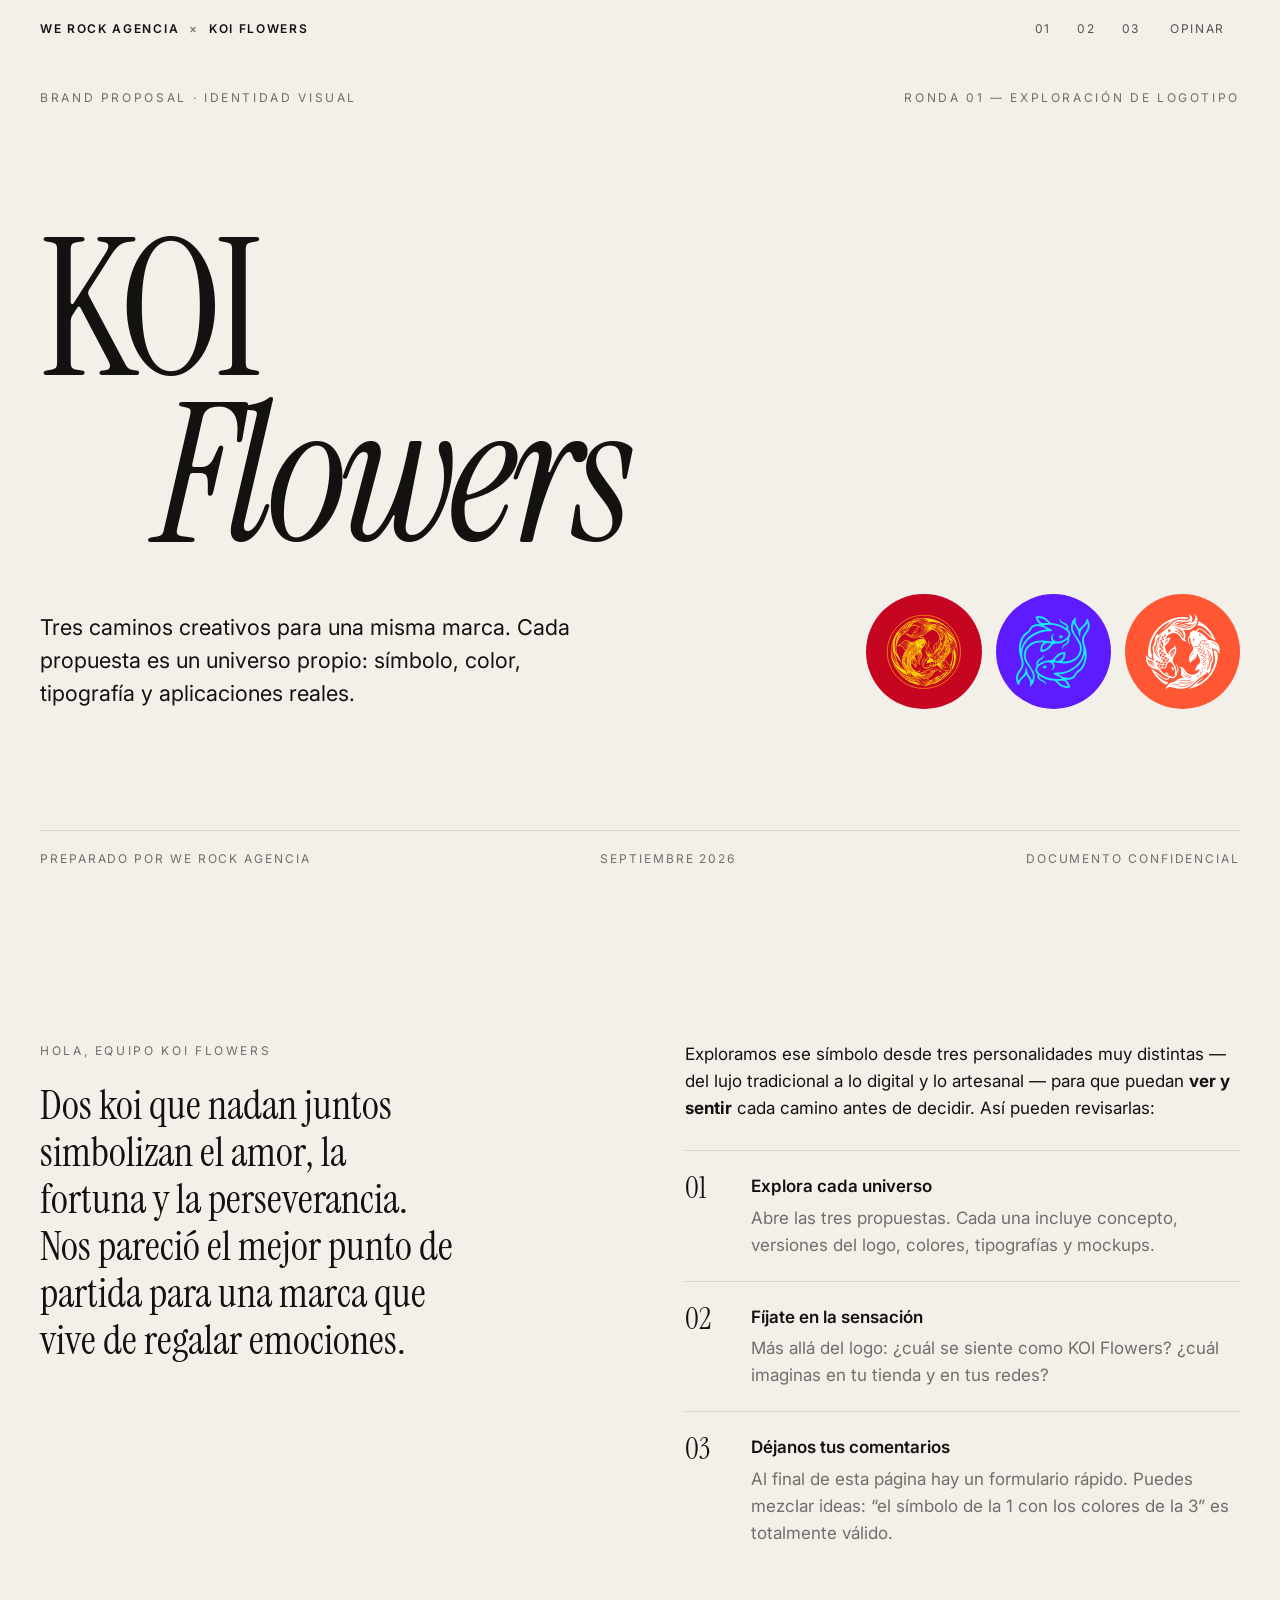
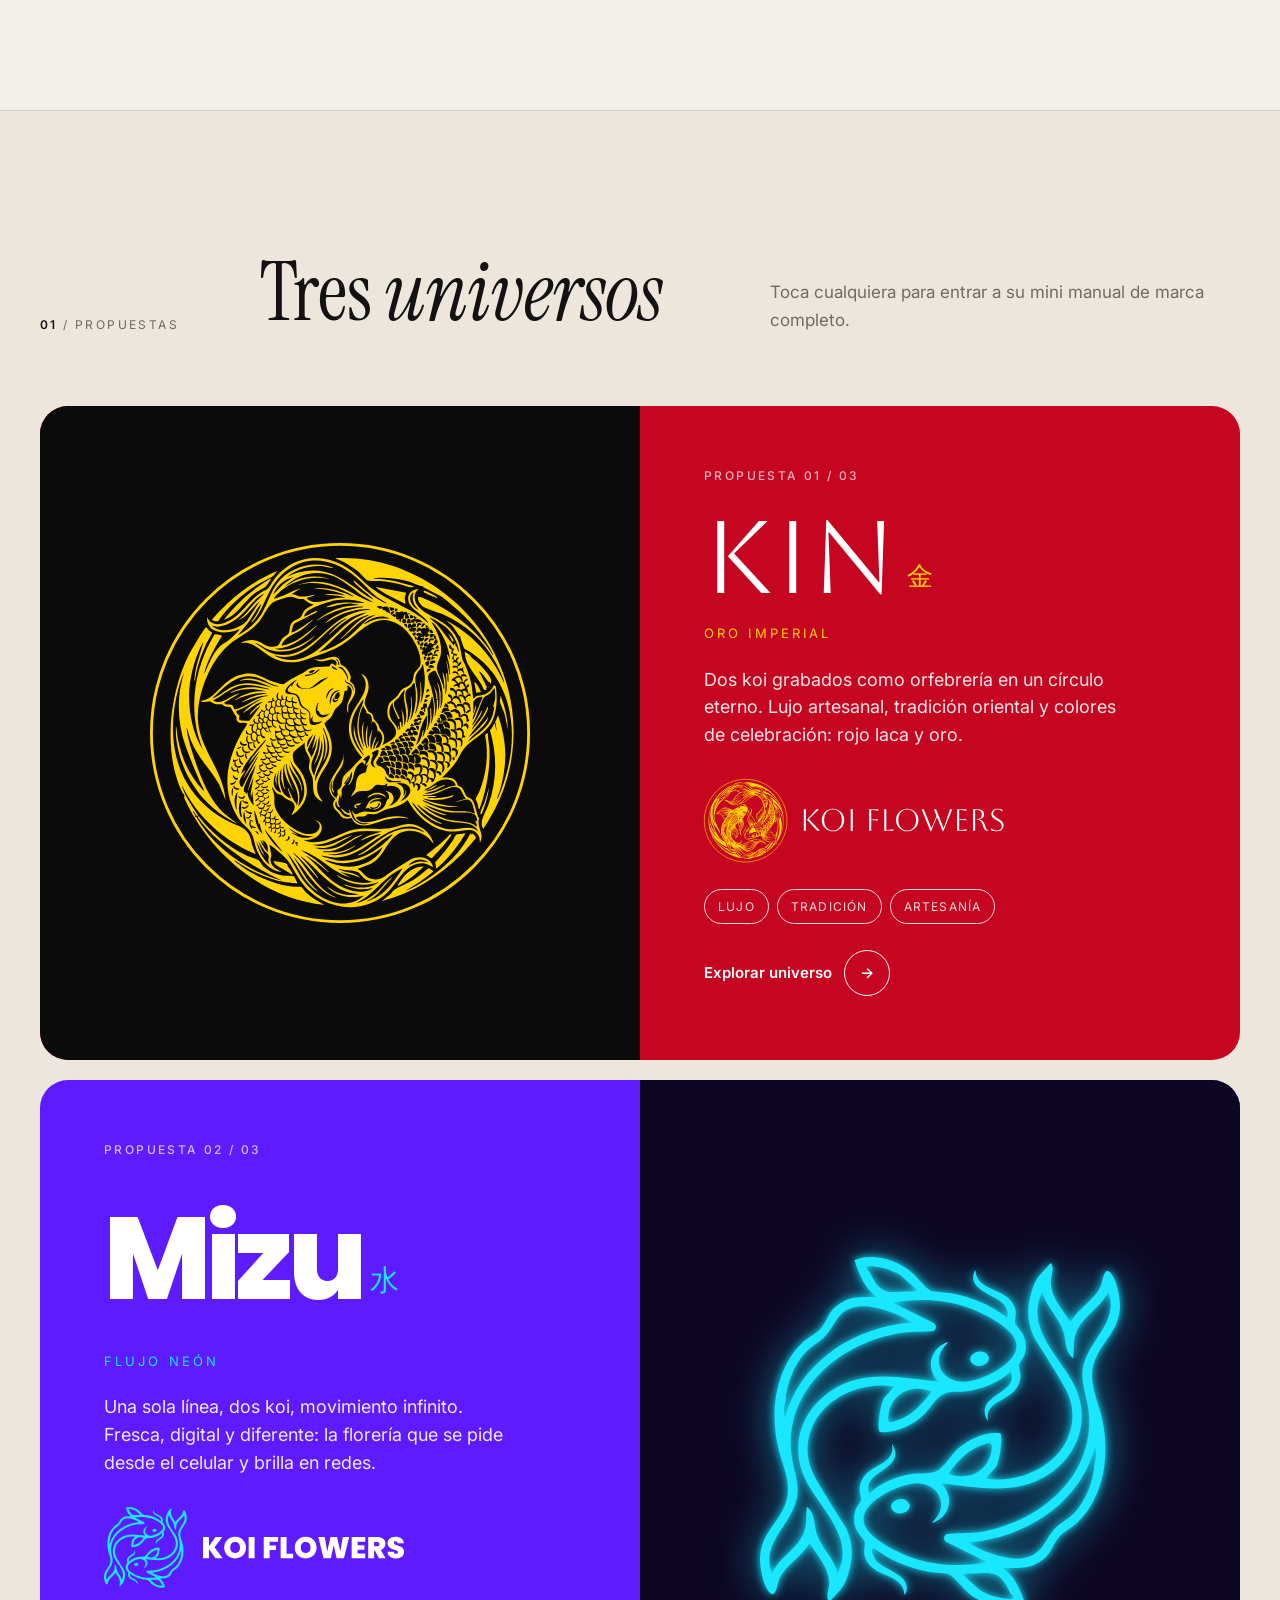
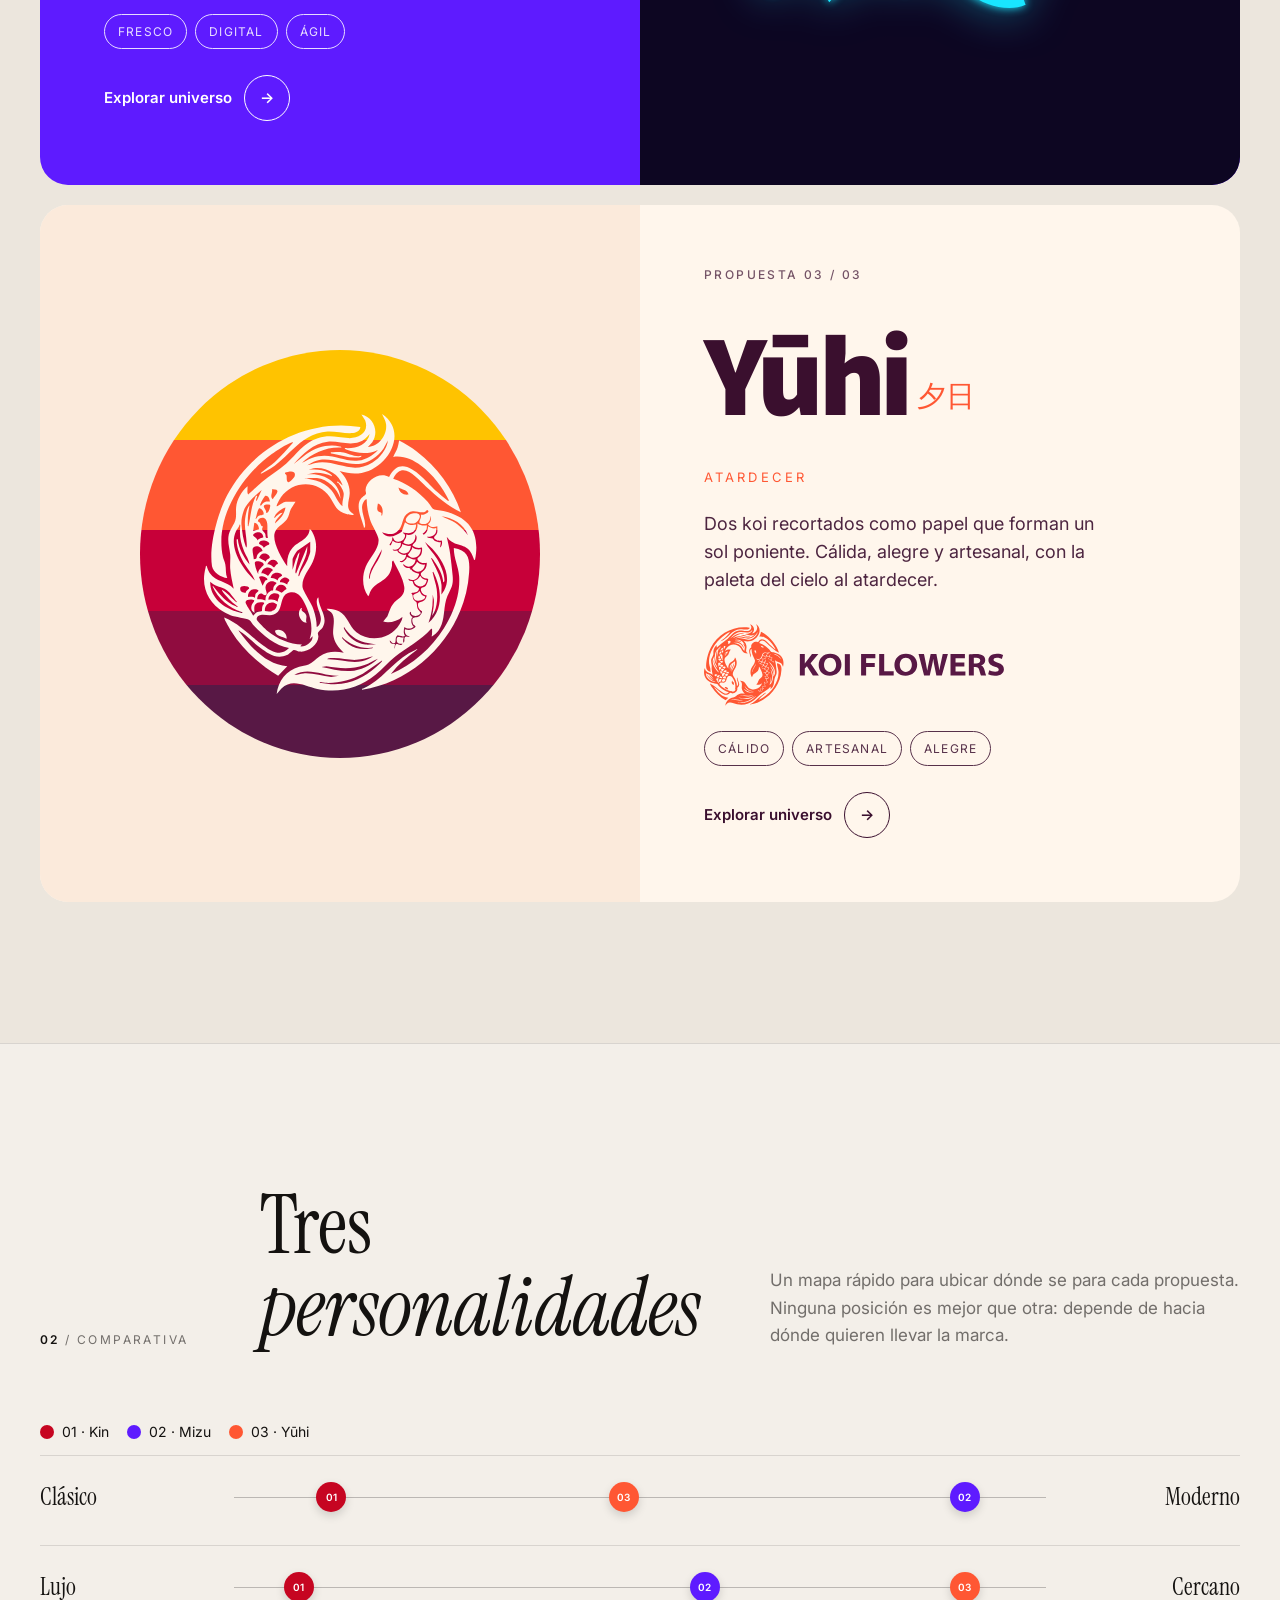
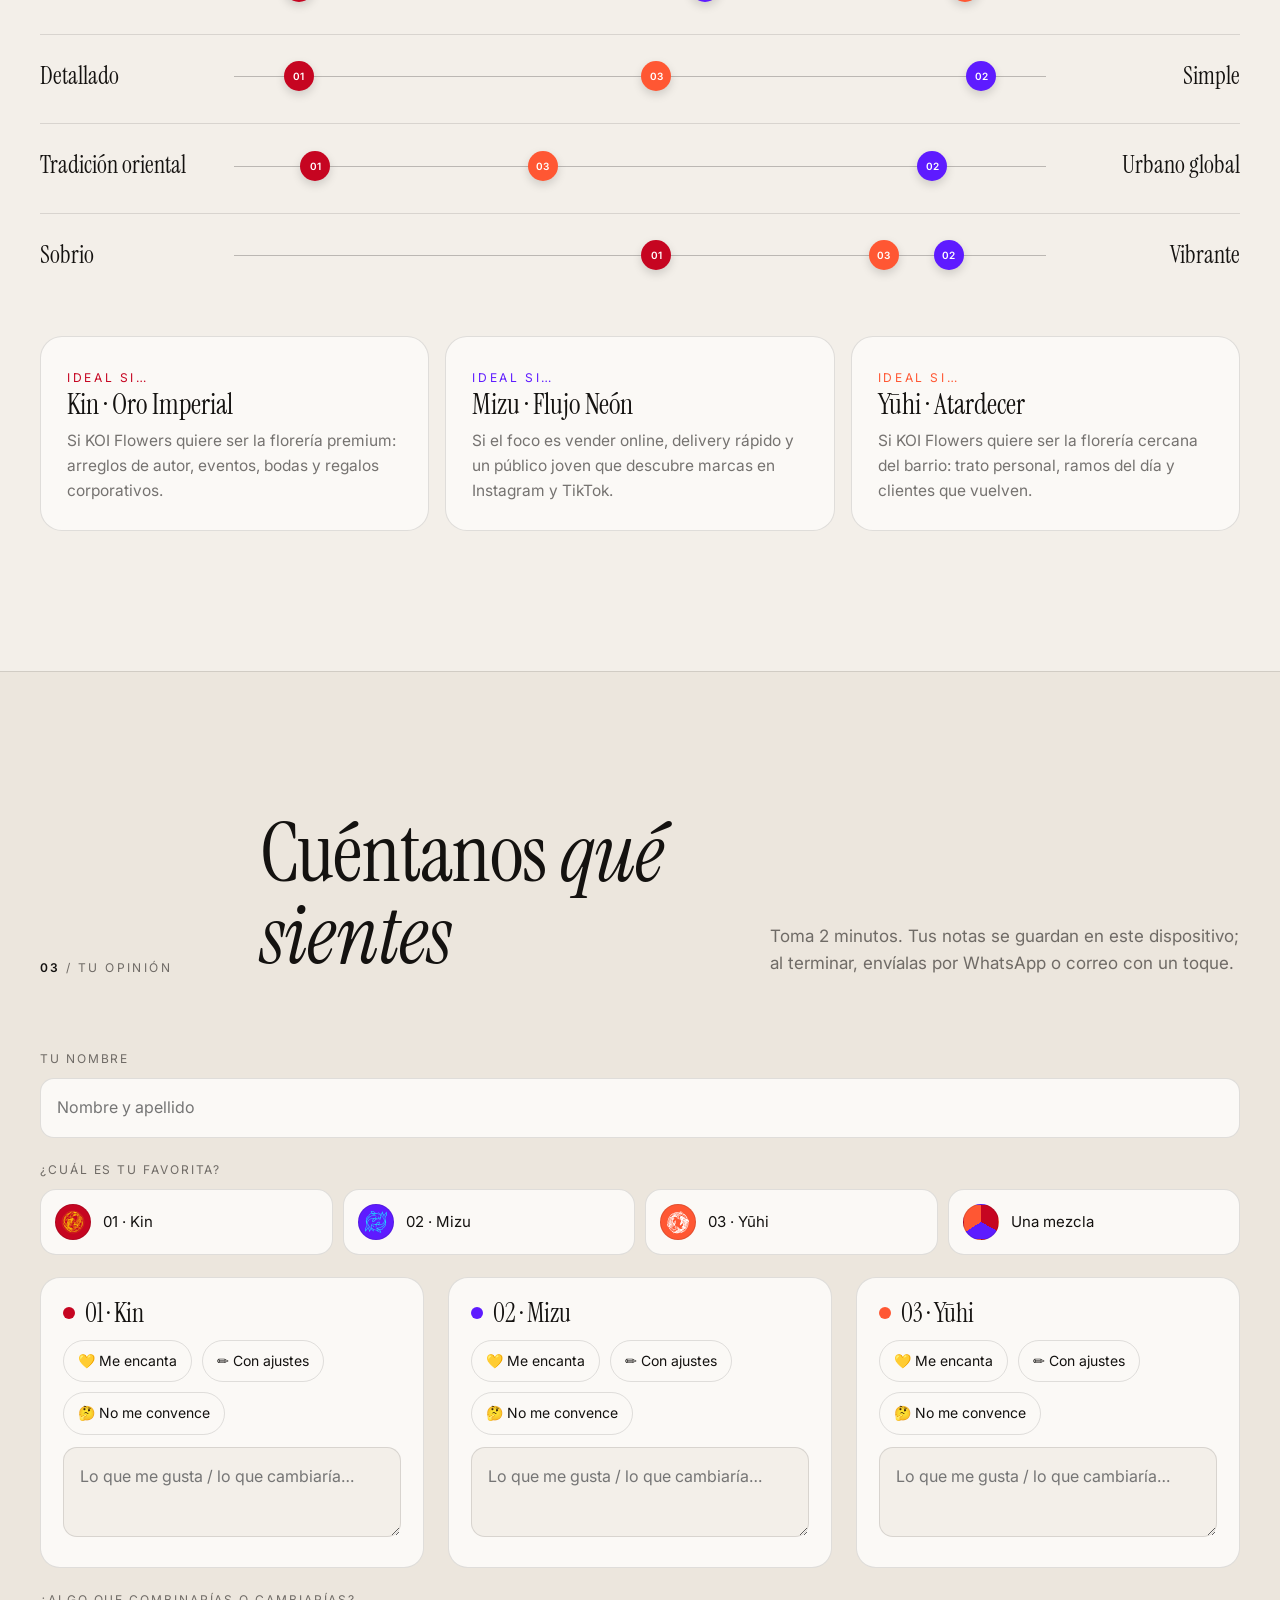
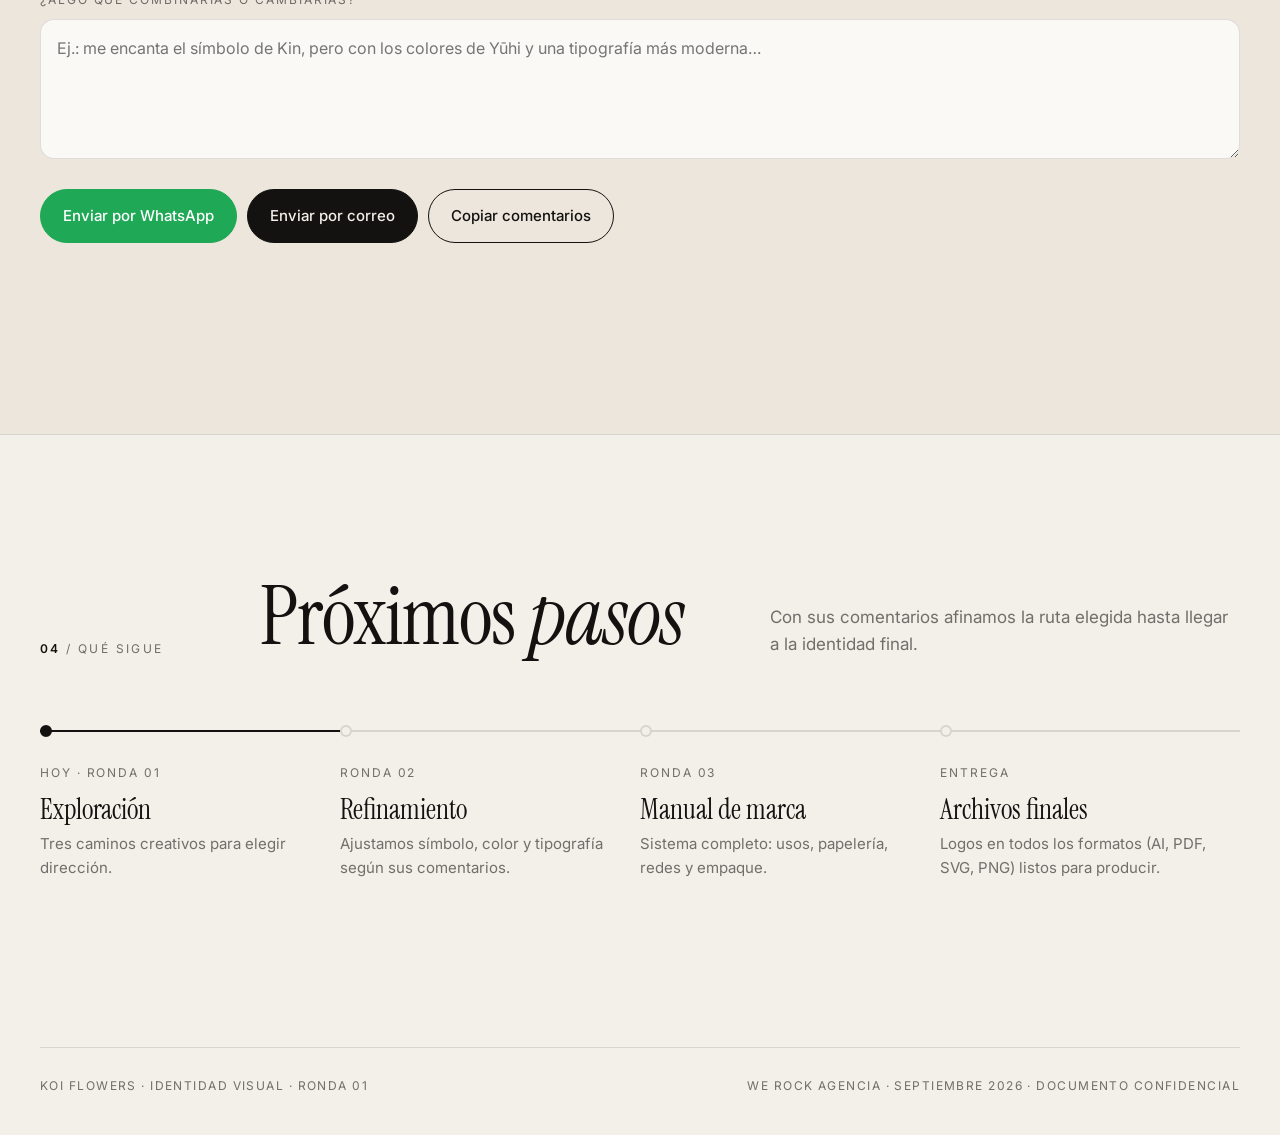
==== index.html @ fa3e42cc "KOI Flowers: presentación de propuestas de identidad, ronda 01 Co-Authored-By: Claude Opus 5.5 <nore" ====
<!doctype html>
<html lang="es">
<head>
<meta charset="utf-8">
<meta name="viewport" content="width=device-width, initial-scale=1">
<meta name="robots" content="noindex, nofollow">
<title>KOI Flowers · Propuestas de identidad</title>
<meta name="description" content="KOI Flowers — Tres propuestas de identidad visual. Ronda 01 · We Rock Agencia.">
<meta property="og:title" content="KOI Flowers · Propuestas de identidad — Ronda 01">
<meta property="og:description" content="Tres caminos creativos para la marca KOI Flowers. Explora cada universo y déjanos tus comentarios.">
<link rel="icon" href="assets/fav-k2.svg" type="image/svg+xml">
<link rel="preconnect" href="https://fonts.googleapis.com">
<link rel="preconnect" href="https://fonts.gstatic.com" crossorigin>
<link href="https://fonts.googleapis.com/css2?family=Instrument+Serif:ital@0;1&family=Inter:wght@400;500;600&family=Aboreto&family=Poppins:wght@800&family=Source+Sans+3:wght@700;900&family=Fraunces:ital,wght@1,400&display=swap" rel="stylesheet">
<link rel="stylesheet" href="assets/core.css">
<style>
  :root {
    --bg: #F3EFE9; --bg2: #ECE6DD; --fg: #141210; --muted: rgba(20,18,16,.58); --line: rgba(20,18,16,.12);
    --card: #FBF9F6; --acc: #141210;
    --fD: 'Instrument Serif', serif; --fB: 'Inter', system-ui, sans-serif; --fUI: 'Inter', system-ui, sans-serif;
    --dTrack: -.01em; --r: 22px;
  }
  body { font-size: 17px; }
  .sec-title { font-size: clamp(44px, 6.4vw, 88px); }
  .sec-title i { font-style: italic; }

  /* portada */
  .cover { min-height: 100svh; display: grid; grid-template-rows: auto 1fr auto; padding: 88px 0 32px; position: relative; overflow: hidden; }
  .cover .top { display: flex; justify-content: space-between; gap: 16px; flex-wrap: wrap; }
  .cover h1 { font: 400 clamp(76px, 15vw, 230px)/.86 'Instrument Serif', serif; letter-spacing: -.035em; margin: 0; }
  .cover h1 i { display: block; padding-left: .6em; }
  .cover .mid { display: grid; align-content: center; gap: 36px; padding: 40px 0; }
  .cover .sub { display: grid; gap: 28px; align-items: end; }
  @media (min-width: 900px) { .cover .sub { grid-template-columns: 1fr auto; } }
  .cover .sub p { font-size: clamp(18px, 1.7vw, 22px); line-height: 1.5; max-width: 40ch; margin: 0; }
  .trio { display: flex; gap: 14px; flex-wrap: wrap; }
  .trio a > span { width: 64%; display: block; }
  .topbar nav a { white-space: nowrap; }
  .trio a { flex: none; width: clamp(64px, 9vw, 116px); aspect-ratio: 1; border-radius: 50%; display: grid; place-items: center; transition: transform .35s cubic-bezier(.2,.7,.2,1); }
  .trio a:hover { transform: translateY(-6px) rotate(-6deg); }
  .cover .bottom { display: flex; justify-content: space-between; gap: 12px; flex-wrap: wrap; font-size: 12px; letter-spacing: .16em; text-transform: uppercase; color: var(--muted); border-top: 1px solid var(--line); padding-top: 18px; }

  /* carta */
  .letter { display: grid; gap: 40px; }
  @media (min-width: 900px) { .letter { grid-template-columns: 1fr 1fr; gap: 90px; } }
  .letter .lead { font-family: 'Instrument Serif', serif; font-size: clamp(28px, 3.2vw, 42px); line-height: 1.15; max-width: 22ch; }
  .steps { display: grid; gap: 0; counter-reset: s; }
  .steps li { list-style: none; display: grid; grid-template-columns: 56px 1fr; gap: 10px; padding: 22px 0; border-top: 1px solid var(--line); }
  .steps li::before { counter-increment: s; content: "0" counter(s); font: 400 30px/1 'Instrument Serif', serif; }
  .steps b { display: block; font-weight: 600; margin-bottom: 4px; }
  .steps p { margin: 0; color: var(--muted); }

  /* propuestas */
  .props { display: grid; gap: 20px; }
  .prop { position: relative; display: grid; border-radius: 28px; overflow: hidden; text-decoration: none; min-height: 560px; isolation: isolate; transition: transform .5s cubic-bezier(.2,.7,.2,1); }
  .prop:hover { transform: translateY(-4px); }
  @media (min-width: 900px) { .prop { grid-template-columns: 1fr 1fr; min-height: 620px; } .prop.flip .art { order: 2; } }
  .prop .art { position: relative; display: grid; place-items: center; padding: 12%; min-height: 360px; }
  .prop .txt { position: relative; padding: clamp(28px, 5vw, 64px); display: flex; flex-direction: column; justify-content: space-between; gap: 30px; }
  .prop .num { font: 500 12px/1 'Inter'; letter-spacing: .2em; text-transform: uppercase; opacity: .7; }
  .prop h3 { margin: 16px 0 6px; line-height: .9; }
  .prop .tl { font-size: 13px; letter-spacing: .24em; text-transform: uppercase; }
  .prop p { margin: 22px 0 0; max-width: 38ch; font-size: 18px; line-height: 1.55; opacity: .9; }
  .prop .chips { display: flex; flex-wrap: wrap; gap: 8px; }
  .prop .chips span { padding: 7px 13px; border-radius: 99px; border: 1px solid currentColor; font-size: 12px; letter-spacing: .1em; text-transform: uppercase; opacity: .85; }
  .prop .go { display: inline-flex; align-items: center; gap: 12px; font-weight: 600; font-size: 15px; }
  .prop .go span { display: grid; place-items: center; width: 46px; height: 46px; border-radius: 50%; border: 1px solid currentColor; transition: transform .3s; }
  .prop:hover .go span { transform: translateX(6px); }
  .prop .spin { animation: spin 120s linear infinite; width: 100%; max-width: 380px; }
  .prop .glow { filter: drop-shadow(0 0 4px #19E6FF) drop-shadow(0 0 22px rgba(25,230,255,.6)); width: 100%; max-width: 360px; animation: floaty 6s ease-in-out infinite; }

  /* comparativa */
  .cmp { display: grid; gap: 6px; }
  .cmp .row { display: grid; gap: 10px; padding: 22px 0; border-top: 1px solid var(--line); }
  @media (min-width: 720px) { .cmp .row { grid-template-columns: 170px 1fr 170px; align-items: center; gap: 24px; } .cmp .row .r { text-align: right; } }
  .cmp .l, .cmp .r { font-family: 'Instrument Serif', serif; font-size: 24px; }
  .cmp .track { position: relative; height: 34px; }
  .cmp .track::before { content: ""; position: absolute; left: 0; right: 0; top: 50%; height: 1px; background: var(--fg); opacity: .25; }
  .cmp .dot { position: absolute; top: 50%; width: 30px; height: 30px; margin: -15px 0 0 -15px; border-radius: 50%; display: grid; place-items: center; font: 600 10px/1 'Inter'; color: #fff; box-shadow: 0 4px 10px rgba(0,0,0,.15); }
  .legend { display: flex; flex-wrap: wrap; gap: 18px; margin-bottom: 12px; font-size: 14px; }
  .legend span { display: inline-flex; align-items: center; gap: 8px; }
  .legend i { width: 14px; height: 14px; border-radius: 50%; }
  .ideal { display: grid; gap: 16px; margin-top: 40px; }
  @media (min-width: 900px) { .ideal { grid-template-columns: repeat(3, 1fr); } }
  .ideal div { padding: 26px; border-radius: 22px; background: var(--card); border: 1px solid var(--line); }
  .ideal b { display: block; font: 400 28px/1.1 'Instrument Serif', serif; margin-bottom: 8px; }
  .ideal p { margin: 0; color: var(--muted); font-size: 15.5px; }

  /* formulario */
  .form { display: grid; gap: 22px; }
  .field label, .field .lab { display: block; font-size: 12px; letter-spacing: .16em; text-transform: uppercase; color: var(--muted); margin-bottom: 10px; }
  .field input[type=text] { width: 100%; padding: 16px; border-radius: 14px; border: 1px solid var(--line); background: var(--card); font-size: 16px; }
  .fav { display: grid; grid-template-columns: repeat(auto-fit, minmax(min(100%, 150px), 1fr)); gap: 10px; }
  .fav label { position: relative; cursor: pointer; display: flex; align-items: center; gap: 12px; padding: 14px; border-radius: 16px; border: 1px solid var(--line); background: var(--card); margin: 0; text-transform: none; letter-spacing: 0; font-size: 15px; color: var(--fg); transition: border-color .2s, box-shadow .2s; }
  .fav input { position: absolute; opacity: 0; }
  .fav label:has(input:checked) { border-color: var(--fg); box-shadow: 0 0 0 1px var(--fg); }
  .fav label:has(input:focus-visible) { outline: 2px solid var(--fg); outline-offset: 2px; }
  .fav .sw { width: 36px; height: 36px; border-radius: 50%; display: grid; place-items: center; padding: 6px; flex: none; }
  .pblock { padding: 22px; border-radius: 20px; background: var(--card); border: 1px solid var(--line); }
  .pblock h4 { margin: 0 0 14px; display: flex; align-items: center; gap: 10px; font: 400 26px/1 'Instrument Serif', serif; }
  .pblock h4 i { width: 12px; height: 12px; border-radius: 50%; }
  .pblock .react button { padding: 9px 14px; font-size: 14px; }
  .pblock textarea.note { min-height: 90px; margin-top: 12px; background: var(--bg); }
  .actions { display: flex; flex-wrap: wrap; gap: 10px; }
  .btn.wa { background: #1FA855; border-color: #1FA855; color: #fff; }

  /* próximos pasos */
  .timeline { display: grid; gap: 0; }
  @media (min-width: 900px) { .timeline { grid-template-columns: repeat(4, 1fr); } }
  .timeline div { padding: 26px 22px 26px 0; border-top: 2px solid var(--line); position: relative; }
  .timeline div.now { border-top-color: var(--fg); }
  .timeline div::before { content: ""; position: absolute; top: -7px; left: 0; width: 12px; height: 12px; border-radius: 50%; background: var(--bg); border: 2px solid var(--line); }
  .timeline div.now::before { background: var(--fg); border-color: var(--fg); }
  .timeline small { font-size: 12px; letter-spacing: .16em; text-transform: uppercase; color: var(--muted); }
  .timeline b { display: block; font: 400 28px/1.1 'Instrument Serif', serif; margin: 10px 0 6px; }
  .timeline p { margin: 0; color: var(--muted); font-size: 15px; max-width: 30ch; }
</style>
</head>
<body>
<script src="assets/logos.js"></script>

<header class="topbar">
  <a class="brand" href="#top"><span class="lbl">We Rock Agencia</span><span style="opacity:.5" class="lbl">×</span><span>KOI Flowers</span></a>
  <nav aria-label="Propuestas"><a href="propuesta-01-kin.html">01</a><a href="propuesta-02-mizu.html">02</a><a href="propuesta-03-yuhi.html">03</a><a href="#feedback" style="padding:0 14px">Opinar</a></nav>
</header>

<main id="top">
  <section class="cover wrap">
    <div class="top eyebrow"><span>Brand proposal · Identidad visual</span><span>Ronda 01 — Exploración de logotipo</span></div>
    <div class="mid">
      <h1 class="rv">KOI<i>Flowers</i></h1>
      <div class="sub rv">
        <p>Tres caminos creativos para una misma marca. Cada propuesta es un universo propio: símbolo, color, tipografía y aplicaciones reales.</p>
        <div class="trio" id="trio"></div>
      </div>
    </div>
    <div class="bottom"><span>Preparado por We Rock Agencia</span><span>Septiembre 2026</span><span>Documento confidencial</span></div>
  </section>

  <section class="sec" id="intro">
    <div class="wrap letter">
      <div class="rv">
        <div class="eyebrow" style="margin-bottom:22px">Hola, equipo KOI Flowers</div>
        <p class="lead">Dos koi que nadan juntos simbolizan el amor, la fortuna y la perseverancia. Nos pareció el mejor punto de partida para una marca que vive de regalar emociones.</p>
      </div>
      <div class="rv">
        <p style="margin-top:0">Exploramos ese símbolo desde tres personalidades muy distintas — del lujo tradicional a lo digital y lo artesanal — para que puedan <b>ver y sentir</b> cada camino antes de decidir. Así pueden revisarlas:</p>
        <ol class="steps" style="padding:0;margin:28px 0 0">
          <li><div><b>Explora cada universo</b><p>Abre las tres propuestas. Cada una incluye concepto, versiones del logo, colores, tipografías y mockups.</p></div></li>
          <li><div><b>Fíjate en la sensación</b><p>Más allá del logo: ¿cuál se siente como KOI Flowers? ¿cuál imaginas en tu tienda y en tus redes?</p></div></li>
          <li><div><b>Déjanos tus comentarios</b><p>Al final de esta página hay un formulario rápido. Puedes mezclar ideas: “el símbolo de la 1 con los colores de la 3” es totalmente válido.</p></div></li>
        </ol>
      </div>
    </div>
  </section>

  <section class="sec alt" id="propuestas">
    <div class="wrap">
      <div class="sec-head rv"><div class="sec-num"><b>01</b> / Propuestas</div><h2 class="sec-title">Tres <i>universos</i></h2><p class="sec-desc">Toca cualquiera para entrar a su mini manual de marca completo.</p></div>
      <div class="props" id="props"></div>
    </div>
  </section>

  <section class="sec" id="comparar">
    <div class="wrap">
      <div class="sec-head rv"><div class="sec-num"><b>02</b> / Comparativa</div><h2 class="sec-title">Tres <i>personalidades</i></h2><p class="sec-desc">Un mapa rápido para ubicar dónde se para cada propuesta. Ninguna posición es mejor que otra: depende de hacia dónde quieren llevar la marca.</p></div>
      <div class="legend rv" id="legend"></div>
      <div class="cmp rv" id="cmp"></div>
      <div class="ideal rv" id="ideal"></div>
    </div>
  </section>

  <section class="sec alt" id="feedback">
    <div class="wrap">
      <div class="sec-head rv"><div class="sec-num"><b>03</b> / Tu opinión</div><h2 class="sec-title">Cuéntanos <i>qué sientes</i></h2><p class="sec-desc">Toma 2 minutos. Tus notas se guardan en este dispositivo; al terminar, envíalas por WhatsApp o correo con un toque.</p></div>
      <form class="form rv" id="form" onsubmit="return false">
        <div class="field"><label for="name">Tu nombre</label><input type="text" id="name" autocomplete="name" placeholder="Nombre y apellido"></div>
        <div class="field"><span class="lab">¿Cuál es tu favorita?</span><div class="fav" id="fav"></div></div>
        <div class="grid g3" id="blocks"></div>
        <div class="field"><label for="mix">¿Algo que combinarías o cambiarías?</label><textarea class="note" id="mix" style="margin-top:0" placeholder="Ej.: me encanta el símbolo de Kin, pero con los colores de Yūhi y una tipografía más moderna…"></textarea></div>
        <div class="actions">
          <button class="btn wa" type="button" id="wa">Enviar por WhatsApp</button>
          <button class="btn" type="button" id="mail">Enviar por correo</button>
          <button class="btn ghost" type="button" id="copy">Copiar comentarios</button>
        </div>
        <div class="saved" id="fsaved"></div>
      </form>
    </div>
  </section>

  <section class="sec" id="pasos">
    <div class="wrap">
      <div class="sec-head rv"><div class="sec-num"><b>04</b> / Qué sigue</div><h2 class="sec-title">Próximos <i>pasos</i></h2><p class="sec-desc">Con sus comentarios afinamos la ruta elegida hasta llegar a la identidad final.</p></div>
      <div class="timeline rv">
        <div class="now"><small>Hoy · Ronda 01</small><b>Exploración</b><p>Tres caminos creativos para elegir dirección.</p></div>
        <div><small>Ronda 02</small><b>Refinamiento</b><p>Ajustamos símbolo, color y tipografía según sus comentarios.</p></div>
        <div><small>Ronda 03</small><b>Manual de marca</b><p>Sistema completo: usos, papelería, redes y empaque.</p></div>
        <div><small>Entrega</small><b>Archivos finales</b><p>Logos en todos los formatos (AI, PDF, SVG, PNG) listos para producir.</p></div>
      </div>
    </div>
  </section>

  <div class="wrap"><div class="foot"><span>KOI Flowers · Identidad visual · Ronda 01</span><span>We Rock Agencia · Septiembre 2026 · Documento confidencial</span></div></div>
</main>

<script src="assets/koi.js"></script>
<script>
const { logo, store, toast } = KOI;
const P = [
  { k: 'k1', n: '01', name: 'Kin', jp: '金', tl: 'Oro Imperial', href: 'propuesta-01-kin.html', bg: '#C60521', fg: '#fff', s: '#FFD400', w: '#fff', acc: '#FFD400',
    font: "400 clamp(64px,8vw,120px) 'Aboreto', serif", track: '.03em', art: 'spin',
    txt: 'Dos koi grabados como orfebrería en un círculo eterno. Lujo artesanal, tradición oriental y colores de celebración: rojo laca y oro.',
    kw: ['Lujo', 'Tradición', 'Artesanía'], ideal: 'Si KOI Flowers quiere ser la florería premium: arreglos de autor, eventos, bodas y regalos corporativos.' },
  { k: 'k2', n: '02', name: 'Mizu', jp: '水', tl: 'Flujo Neón', href: 'propuesta-02-mizu.html', bg: '#5E1BFF', fg: '#fff', s: '#19E6FF', w: '#fff', acc: '#19E6FF',
    font: "800 clamp(72px,9vw,140px) 'Poppins', sans-serif", track: '-.05em', art: 'glow',
    txt: 'Una sola línea, dos koi, movimiento infinito. Fresca, digital y diferente: la florería que se pide desde el celular y brilla en redes.',
    kw: ['Fresco', 'Digital', 'Ágil'], ideal: 'Si el foco es vender online, delivery rápido y un público joven que descubre marcas en Instagram y TikTok.' },
  { k: 'k3', n: '03', name: 'Yūhi', jp: '夕日', tl: 'Atardecer', href: 'propuesta-03-yuhi.html', bg: '#FFF6EC', fg: '#3A0F2E', s: '#FF5733', w: '#581845', acc: '#FF5733',
    font: "900 clamp(72px,9vw,140px) 'Source Sans 3', sans-serif", track: '-.045em', art: 'sun',
    txt: 'Dos koi recortados como papel que forman un sol poniente. Cálida, alegre y artesanal, con la paleta del cielo al atardecer.',
    kw: ['Cálido', 'Artesanal', 'Alegre'], ideal: 'Si KOI Flowers quiere ser la florería cercana del barrio: trato personal, ramos del día y clientes que vuelven.' },
];

// portada
document.getElementById('trio').innerHTML = P.map((p) => `<a href="${p.href}" style="background:${p.k === 'k3' ? '#FF5733' : p.bg}" aria-label="Propuesta ${p.n} ${p.name}"><span>${logo(p.k, 'sym', { s: p.k === 'k3' ? '#fff' : p.s })}</span></a>`).join('');

// tarjetas de propuesta
const SUN = 'linear-gradient(180deg,#FFC300 0 22%,#FF5733 22% 44%,#C70039 44% 64%,#900C3F 64% 82%,#581845 82%)';
document.getElementById('props').innerHTML = P.map((p, i) => {
  let art;
  if (p.art === 'spin') art = `<div class="spin">${logo(p.k, 'sym', { s: p.s })}</div>`;
  else if (p.art === 'glow') art = `<div class="glow">${logo(p.k, 'sym', { s: p.s })}</div>`;
  else art = `<div style="width:100%;max-width:400px;aspect-ratio:1;border-radius:50%;background:${SUN};padding:14%">${logo(p.k, 'sym', { s: '#FFF6EC' })}</div>`;
  const artBg = p.k === 'k1' ? 'background:#0B0B0B' : p.k === 'k2' ? 'background:#0D0622' : 'background:#FBEADB';
  return `<a class="prop rv ${i % 2 ? 'flip' : ''}" href="${p.href}" style="background:${p.bg};color:${p.fg}">
    <div class="art" style="${artBg}">${art}</div>
    <div class="txt">
      <div>
        <div class="num">Propuesta ${p.n} / 03</div>
        <h3 style="font:${p.font};letter-spacing:${p.track}">${p.name}<span style="font:400 .25em 'Inter';letter-spacing:0;vertical-align:.3em;margin-left:.3em;color:${p.acc}">${p.jp}</span></h3>
        <div class="tl" style="color:${p.acc}">${p.tl}</div>
        <p>${p.txt}</p>
      </div>
      <div style="display:grid;gap:26px">
        <div style="max-width:300px">${logo(p.k, 'h', { s: p.s, w: p.w })}</div>
        <div class="chips">${p.kw.map((k) => `<span>${k}</span>`).join('')}</div>
        <div class="go">Explorar universo <span>→</span></div>
      </div>
    </div>
  </a>`;
}).join('');

// comparativa
const DOTC = ['#C60521', '#5E1BFF', '#FF5733'];
document.getElementById('legend').innerHTML = P.map((p, i) => `<span><i style="background:${DOTC[i]}"></i>${p.n} · ${p.name}</span>`).join('');
const AX = [
  ['Clásico', 'Moderno', [12, 90, 48]],
  ['Lujo', 'Cercano', [8, 58, 90]],
  ['Detallado', 'Simple', [8, 92, 52]],
  ['Tradición oriental', 'Urbano global', [10, 86, 38]],
  ['Sobrio', 'Vibrante', [52, 88, 80]],
];
document.getElementById('cmp').innerHTML = AX.map(([l, r, v]) => `<div class="row"><div class="l">${l}</div><div class="track">${v.map((x, i) => `<div class="dot" style="left:${x}%;background:${DOTC[i]}" title="${P[i].name}">${P[i].n}</div>`).join('')}</div><div class="r">${r}</div></div>`).join('');
document.getElementById('ideal').innerHTML = P.map((p, i) => `<div><span class="eyebrow" style="color:${DOTC[i]}">Ideal si…</span><b>${p.name} · ${p.tl}</b><p>${p.ideal}</p></div>`).join('');

// formulario
const REACT = ['💛 Me encanta', '✏️ Con ajustes', '🤔 No me convence'];
const MAPR = { '✏️ Me gusta con ajustes': '✏️ Con ajustes' };
document.getElementById('fav').innerHTML = [...P.map((p) => ({ v: `${p.n} · ${p.name}`, sw: `<span class="sw" style="background:${p.k === 'k3' ? '#FF5733' : p.bg}">${logo(p.k, 'sym', { s: p.k === 'k3' ? '#fff' : p.s })}</span>` })), { v: 'Una mezcla', sw: '<span class="sw" style="background:conic-gradient(#C60521 0 33%,#5E1BFF 0 66%,#FF5733 0)"></span>' }]
  .map((o) => `<label>${o.sw}<input type="radio" name="fav" value="${o.v}">${o.v}</label>`).join('');
document.getElementById('blocks').innerHTML = P.map((p) => `<div class="pblock" data-k="${p.k}"><h4><i style="background:${DOTC[P.indexOf(p)]}"></i>${p.n} · ${p.name}</h4>
  <div class="react" role="group" aria-label="Reacción a ${p.name}">${REACT.map((r) => `<button type="button" aria-pressed="false" data-r="${r}">${r}</button>`).join('')}</div>
  <textarea class="note" placeholder="Lo que me gusta / lo que cambiaría…" aria-label="Comentario sobre ${p.name}"></textarea></div>`).join('');

const F = store.get('koi-form') || { name: '', fav: '', mix: '' };
const $ = (s) => document.querySelector(s);
const saved = $('#fsaved');
const saveForm = () => { if (store.set('koi-form', F)) saved.textContent = 'Guardado en este dispositivo ✓'; };
$('#name').value = F.name || '';
$('#mix').value = F.mix || '';
document.querySelectorAll('input[name=fav]').forEach((r) => { r.checked = r.value === F.fav; r.addEventListener('change', () => { F.fav = r.value; saveForm(); }); });
let tm; const deb = (fn) => { clearTimeout(tm); tm = setTimeout(fn, 350); };
$('#name').addEventListener('input', (e) => { F.name = e.target.value; deb(saveForm); });
$('#mix').addEventListener('input', (e) => { F.mix = e.target.value; deb(saveForm); });

document.querySelectorAll('.pblock').forEach((b) => {
  const key = `koi-fb-${b.dataset.k}`;
  const d = store.get(key) || { r: '', note: '' };
  if (MAPR[d.r]) d.r = MAPR[d.r];
  const btns = b.querySelectorAll('.react button'), ta = b.querySelector('textarea');
  const paint = () => btns.forEach((x) => x.setAttribute('aria-pressed', String(x.dataset.r === d.r)));
  const save = () => { if (store.set(key, d)) saved.textContent = 'Guardado en este dispositivo ✓'; };
  paint(); ta.value = d.note || '';
  btns.forEach((x) => x.addEventListener('click', () => { d.r = d.r === x.dataset.r ? '' : x.dataset.r; paint(); save(); }));
  ta.addEventListener('input', () => { d.note = ta.value; deb(save); });
});

function compose() {
  const lines = ['*KOI Flowers — Comentarios Ronda 01*', ''];
  if (F.name) lines.push(`Nombre: ${F.name}`);
  lines.push(`Favorita: ${F.fav || '—'}`, '');
  P.forEach((p) => {
    const d = store.get(`koi-fb-${p.k}`) || {};
    const note = document.querySelector(`.pblock[data-k=${p.k}] textarea`).value.trim();
    const r = document.querySelector(`.pblock[data-k=${p.k}] button[aria-pressed=true]`);
    lines.push(`*${p.n} · ${p.name}*: ${r ? r.dataset.r : '—'}${note ? `\n${note}` : ''}`);
  });
  const mix = $('#mix').value.trim();
  if (mix) lines.push('', `Combinaría / cambiaría:\n${mix}`);
  return lines.join('\n');
}
const ready = () => { if (!F.fav) { toast('Elige tu favorita primero'); document.getElementById('fav').scrollIntoView({ block: 'center' }); return false; } return true; };
$('#wa').addEventListener('click', () => { if (ready()) window.open(`https://wa.me/?text=${encodeURIComponent(compose())}`, '_blank', 'noopener'); });
$('#mail').addEventListener('click', () => { if (ready()) location.href = `mailto:?subject=${encodeURIComponent('KOI Flowers · Comentarios Ronda 01')}&body=${encodeURIComponent(compose().replace(/\*/g, ''))}`; });
$('#copy').addEventListener('click', () => { const t = compose().replace(/\*/g, ''); (navigator.clipboard ? navigator.clipboard.writeText(t) : Promise.reject()).then(() => toast('Comentarios copiados'), () => toast('No se pudo copiar')); });

KOI.wireCommon();
</script>
</body>
</html>
---- assets/core.css ----
/* KOI Flowers · Propuestas de identidad — sistema base
   Cada universo redefine las variables en su propia página. */
*,
*::before,
*::after { box-sizing: border-box; }
html { -webkit-text-size-adjust: 100%; scroll-behavior: smooth; }
body {
  margin: 0;
  background: var(--bg);
  color: var(--fg);
  font-family: var(--fB);
  font-size: 17px;
  line-height: 1.6;
  -webkit-font-smoothing: antialiased;
  overflow-x: hidden;
}
img, svg { max-width: 100%; }
a { color: inherit; }
button, input, textarea { font: inherit; color: inherit; }
::selection { background: var(--acc); color: var(--bg); }

.wrap { width: min(1240px, 100% - 32px); margin-inline: auto; }
@media (min-width: 720px) { .wrap { width: min(1240px, 100% - 80px); } }

/* ---------- barra superior ---------- */
.topbar {
  position: fixed; inset: 0 0 auto 0; z-index: 50;
  display: flex; align-items: center; justify-content: space-between; gap: 12px;
  padding: 12px 16px;
  font-family: var(--fUI, var(--fB)); font-size: 12px; letter-spacing: .14em; text-transform: uppercase;
  color: var(--top-fg, var(--fg));
  transition: background .35s, color .35s, box-shadow .35s;
}
@media (min-width: 720px) { .topbar { padding: 14px 40px; } }
.topbar.solid { background: color-mix(in srgb, var(--bg) 86%, transparent); backdrop-filter: blur(14px); -webkit-backdrop-filter: blur(14px); box-shadow: 0 1px 0 var(--line); --top-fg: var(--fg); }
.topbar a { text-decoration: none; }
.topbar .brand { display: flex; align-items: center; gap: 10px; font-weight: 600; white-space: nowrap; }
.topbar .brand svg { width: 26px; height: 26px; }
.topbar nav { display: flex; gap: 4px; }
.topbar nav a {
  display: grid; place-items: center; min-width: 34px; height: 30px; padding: 0 10px; border-radius: 99px;
  border: 1px solid transparent; opacity: .7; transition: opacity .2s, border-color .2s;
}
.topbar nav a:hover { opacity: 1; }
.topbar nav a[aria-current] { opacity: 1; border-color: currentColor; }
.topbar .lbl { display: none; }
@media (min-width: 720px) { .topbar .lbl { display: inline; } }

/* ---------- secciones ---------- */
.sec { padding: clamp(72px, 11vw, 150px) 0; position: relative; }
.sec + .sec { border-top: 1px solid var(--line); }
.sec.alt { background: var(--bg2); }
.sec-head { display: grid; gap: 14px; margin-bottom: clamp(36px, 6vw, 72px); }
@media (min-width: 900px) { .sec-head { grid-template-columns: 180px 1fr 1fr; align-items: end; gap: 40px; } }
.sec-num { font-family: var(--fUI, var(--fB)); font-size: 12px; letter-spacing: .2em; text-transform: uppercase; color: var(--muted); }
.sec-num b { color: var(--acc); font-weight: 600; }
.sec-title { font-family: var(--fD); font-size: clamp(34px, 5.4vw, 68px); line-height: 1; margin: 0; letter-spacing: var(--dTrack, -.01em); font-weight: var(--dWeight, 400); }
.sec-desc { margin: 0; color: var(--muted); max-width: 46ch; }

.eyebrow { font-family: var(--fUI, var(--fB)); font-size: 12px; letter-spacing: .22em; text-transform: uppercase; color: var(--muted); }
.lead { font-size: clamp(20px, 2.3vw, 27px); line-height: 1.45; max-width: 34ch; margin: 0; }
.muted { color: var(--muted); }
.small { font-size: 14px; }

/* ---------- tarjetas / grids ---------- */
.grid { display: grid; gap: 16px; }
@media (min-width: 720px) { .grid { gap: 24px; } }
.g2 { grid-template-columns: repeat(auto-fit, minmax(min(100%, 420px), 1fr)); }
.g3 { grid-template-columns: repeat(auto-fit, minmax(min(100%, max(260px, (100% - 48px) / 3)), 1fr)); }
.g4 { grid-template-columns: repeat(auto-fit, minmax(min(100%, 220px), 1fr)); }
.card { background: var(--card); border: 1px solid var(--line); border-radius: var(--r, 18px); overflow: hidden; }
.tile { position: relative; border-radius: var(--r, 18px); overflow: hidden; display: grid; place-items: center; grid-template: minmax(0, 1fr) / minmax(0, 1fr); }
.tile > .lg { width: 100% !important; height: 100% !important; }
.tile .cap {
  position: absolute; left: 14px; bottom: 12px; right: 14px; display: flex; justify-content: space-between; gap: 8px;
  font-family: var(--fUI, var(--fB)); font-size: 11px; letter-spacing: .16em; text-transform: uppercase; opacity: .75;
}

/* ---------- logo ---------- */
.lg { display: block; width: 100%; height: auto; overflow: visible; }

/* ---------- concepto ---------- */
.kw { display: flex; flex-wrap: wrap; gap: 10px; margin-top: 28px; }
.kw span { padding: 9px 16px; border: 1px solid var(--line); border-radius: 99px; font-family: var(--fUI, var(--fB)); font-size: 13px; letter-spacing: .1em; text-transform: uppercase; }
.concept { display: grid; gap: 40px; align-items: center; }
@media (min-width: 900px) { .concept { grid-template-columns: 1.05fr 1fr; gap: 80px; } }
.concept p { margin: 0 0 1em; max-width: 58ch; }
.concept .sym-stage { aspect-ratio: 1; border-radius: var(--r, 18px); display: grid; place-items: center; padding: 14%; }

/* ---------- versiones ---------- */
.hero-logo { aspect-ratio: 16 / 9; padding: 10% 22%; }
@media (max-width: 719px) { .hero-logo { aspect-ratio: 4 / 5; padding: 14%; } }
.ver { aspect-ratio: 4 / 3; padding: 16%; }
.ver.wide { padding: 16% 12%; }
.ver-meta { display: flex; justify-content: space-between; gap: 12px; padding: 14px 4px 0; font-size: 14px; }
.ver-meta b { font-family: var(--fUI, var(--fB)); font-weight: 600; font-size: 12px; letter-spacing: .14em; text-transform: uppercase; }

/* ---------- construcción ---------- */
.build { display: grid; gap: 24px; }
@media (min-width: 900px) { .build { grid-template-columns: 1.5fr 1fr; } }
.build .stage { padding: 6%; }
.minsizes { display: flex; align-items: flex-end; gap: 28px; flex-wrap: wrap; padding: 28px; }
.minsizes figure { margin: 0; display: grid; gap: 10px; justify-items: start; font-size: 12px; color: var(--muted); }

/* ---------- color ---------- */
.swatches { display: grid; gap: 12px; grid-template-columns: repeat(auto-fit, minmax(min(100%, 170px), 1fr)); }
.sw { border-radius: var(--r, 18px); overflow: hidden; border: 1px solid var(--line); background: var(--card); }
.sw .chip { aspect-ratio: 1 / 1.05; padding: 16px; display: flex; flex-direction: column; justify-content: space-between; }
.sw .chip .nm { font-family: var(--fD); font-size: 24px; line-height: 1.05; font-weight: var(--dWeight, 400); }
.sw .chip .role { font-size: 11px; letter-spacing: .16em; text-transform: uppercase; opacity: .8; font-family: var(--fUI, var(--fB)); }
.sw dl { margin: 0; padding: 14px 16px 16px; display: grid; grid-template-columns: auto 1fr; gap: 3px 12px; font-size: 12.5px; }
.sw dt { color: var(--muted); font-family: var(--fUI, var(--fB)); letter-spacing: .08em; }
.sw dd { margin: 0; font-family: var(--fMono, ui-monospace, monospace); text-align: right; }
.sw button.copy { all: unset; cursor: pointer; }
.sw button.copy:hover { text-decoration: underline; }
.ratio { display: flex; height: 64px; border-radius: 12px; overflow: hidden; margin-top: 28px; }
.ratio div { display: flex; align-items: flex-end; padding: 8px 10px; font-size: 11px; letter-spacing: .1em; font-family: var(--fUI, var(--fB)); }

/* ---------- tipografía ---------- */
.type-grid { display: grid; gap: 24px; }
@media (min-width: 900px) { .type-grid { grid-template-columns: 1fr 1fr; } }
.specimen { padding: clamp(24px, 4vw, 44px); display: grid; gap: 20px; align-content: start; }
.specimen .aa { font-size: clamp(110px, 16vw, 200px); line-height: .9; }
.specimen .abc { font-size: clamp(18px, 2.2vw, 24px); line-height: 1.5; word-break: break-all; }
.specimen .meta { display: flex; justify-content: space-between; gap: 10px; flex-wrap: wrap; font-size: 13px; color: var(--muted); border-top: 1px solid var(--line); padding-top: 14px; }
.hier { padding: clamp(24px, 4vw, 44px); display: grid; gap: 18px; }
.hier .row { display: grid; gap: 4px; border-bottom: 1px solid var(--line); padding-bottom: 16px; }
.hier .row:last-child { border: 0; }
.hier .tag { font-size: 11px; letter-spacing: .16em; text-transform: uppercase; color: var(--muted); font-family: var(--fUI, var(--fB)); }

/* ---------- usos incorrectos ---------- */
.dont { aspect-ratio: 1; padding: 22%; position: relative; }
.dont::after {
  content: ""; position: absolute; top: 12px; right: 12px; width: 26px; height: 26px; border-radius: 50%;
  background: #E5383B url("data:image/svg+xml,%3Csvg xmlns='http://www.w3.org/2000/svg' viewBox='0 0 24 24'%3E%3Cpath d='M7 7l10 10M17 7L7 17' stroke='white' stroke-width='2.6' stroke-linecap='round'/%3E%3C/svg%3E") center / 16px no-repeat;
}
.dont-cap { padding: 12px 4px 0; font-size: 14px; }
.dont-cap b { display: block; font-family: var(--fUI, var(--fB)); font-size: 12px; letter-spacing: .14em; text-transform: uppercase; }

/* ---------- patrón ---------- */
.pattern-hero { aspect-ratio: 21 / 9; position: relative; }
.pattern-hero::after { content: ""; position: absolute; inset: auto 0 0 0; height: 90px; background: linear-gradient(transparent, rgba(0,0,0,.55)); pointer-events: none; }
.pattern-hero .cap { z-index: 2; opacity: .95; }
@media (max-width: 719px) { .pattern-hero { aspect-ratio: 4 / 5; } }
.fill { position: absolute; inset: 0; width: 100%; height: 100%; display: block; }

/* ---------- mockups ---------- */
.mocks { display: grid; gap: 16px; grid-template-columns: 1fr; }
@media (min-width: 720px) { .mocks { grid-template-columns: repeat(6, 1fr); gap: 24px; } }
.mock { position: relative; border-radius: var(--r, 18px); overflow: hidden; aspect-ratio: 4 / 3.2; background: var(--surf); isolation: isolate; container-type: inline-size; }
@media (min-width: 720px) {
  .mock.w2 { grid-column: span 2; aspect-ratio: 3 / 3.6; }
  .mock.w3 { grid-column: span 3; }
  .mock.w4 { grid-column: span 4; aspect-ratio: 16 / 10; }
  .mock.w6 { grid-column: span 6; aspect-ratio: 21 / 9; }
}
.mock > .lbl {
  position: absolute; left: 16px; top: 14px; z-index: 5; font-family: var(--fUI, var(--fB)); font-size: 11px; letter-spacing: .18em; text-transform: uppercase;
  color: var(--mlbl, rgba(0,0,0,.55));
}
.mock .light { position: absolute; inset: 0; pointer-events: none; z-index: 4;
  background: radial-gradient(120% 90% at 20% 0%, rgba(255,255,255,.22), transparent 55%), radial-gradient(90% 80% at 100% 100%, rgba(0,0,0,.18), transparent 60%); mix-blend-mode: soft-light; }
.abs { position: absolute; }

/* ---------- feedback ---------- */
.fb { display: grid; gap: 28px; }
@media (min-width: 900px) { .fb { grid-template-columns: 1fr 1.2fr; gap: 64px; } }
.react { display: flex; flex-wrap: wrap; gap: 10px; }
.react button {
  cursor: pointer; padding: 12px 18px; border-radius: 99px; border: 1px solid var(--line); background: transparent;
  font-size: 15px; transition: background .2s, color .2s, border-color .2s;
}
.react button:hover { border-color: var(--fg); }
.react button[aria-pressed="true"] { background: var(--fg); color: var(--bg); border-color: var(--fg); }
textarea.note {
  width: 100%; min-height: 140px; margin-top: 16px; padding: 16px; border-radius: 14px; border: 1px solid var(--line);
  background: var(--card); resize: vertical; font-size: 16px;
}
textarea.note:focus, .react button:focus-visible, .btn:focus-visible { outline: 2px solid var(--acc); outline-offset: 2px; }
.btn {
  display: inline-flex; align-items: center; gap: 10px; padding: 14px 22px; border-radius: 99px; border: 1px solid var(--fg);
  background: var(--fg); color: var(--bg); text-decoration: none; cursor: pointer; font-size: 15px; font-weight: 500;
}
.btn.ghost { background: transparent; color: var(--fg); }
.saved { font-size: 13px; color: var(--muted); min-height: 1.4em; margin-top: 10px; }

/* ---------- pie ---------- */
.next { display: grid; gap: 16px; padding: 48px 0 32px; }
@media (min-width: 720px) { .next { grid-template-columns: 1fr 1fr; } }
.next a { display: block; padding: 28px; border-radius: var(--r, 18px); text-decoration: none; border: 1px solid var(--line); transition: transform .3s; }
.next a:hover { transform: translateY(-3px); }
.next small { display: block; font-size: 12px; letter-spacing: .18em; text-transform: uppercase; color: var(--muted); margin-bottom: 6px; }
.next strong { font-family: var(--fD); font-size: clamp(26px, 3.4vw, 40px); font-weight: var(--dWeight, 400); line-height: 1.1; }
.foot { padding: 28px 0 40px; display: flex; flex-wrap: wrap; justify-content: space-between; gap: 12px; font-size: 12px; letter-spacing: .12em; text-transform: uppercase; color: var(--muted); border-top: 1px solid var(--line); }

/* ---------- animación ---------- */
.rv { opacity: 0; transform: translateY(26px); transition: opacity .9s cubic-bezier(.2,.7,.2,1), transform .9s cubic-bezier(.2,.7,.2,1); }
.rv.in { opacity: 1; transform: none; }
@keyframes spin { to { transform: rotate(360deg); } }
@keyframes floaty { 50% { transform: translateY(-10px); } }
@media (prefers-reduced-motion: reduce) {
  html { scroll-behavior: auto; }
  .rv { opacity: 1; transform: none; transition: none; }
  * { animation: none !important; }
}
.toast {
  position: fixed; left: 50%; bottom: 24px; transform: translate(-50%, 20px); opacity: 0; z-index: 99;
  background: var(--fg); color: var(--bg); padding: 10px 18px; border-radius: 99px; font-size: 14px; transition: .3s; pointer-events: none;
}
.toast.on { opacity: 1; transform: translate(-50%, 0); }
html.shot .rv { opacity: 1 !important; transform: none !important; transition: none !important; }
html.shot * { animation: none !important; }
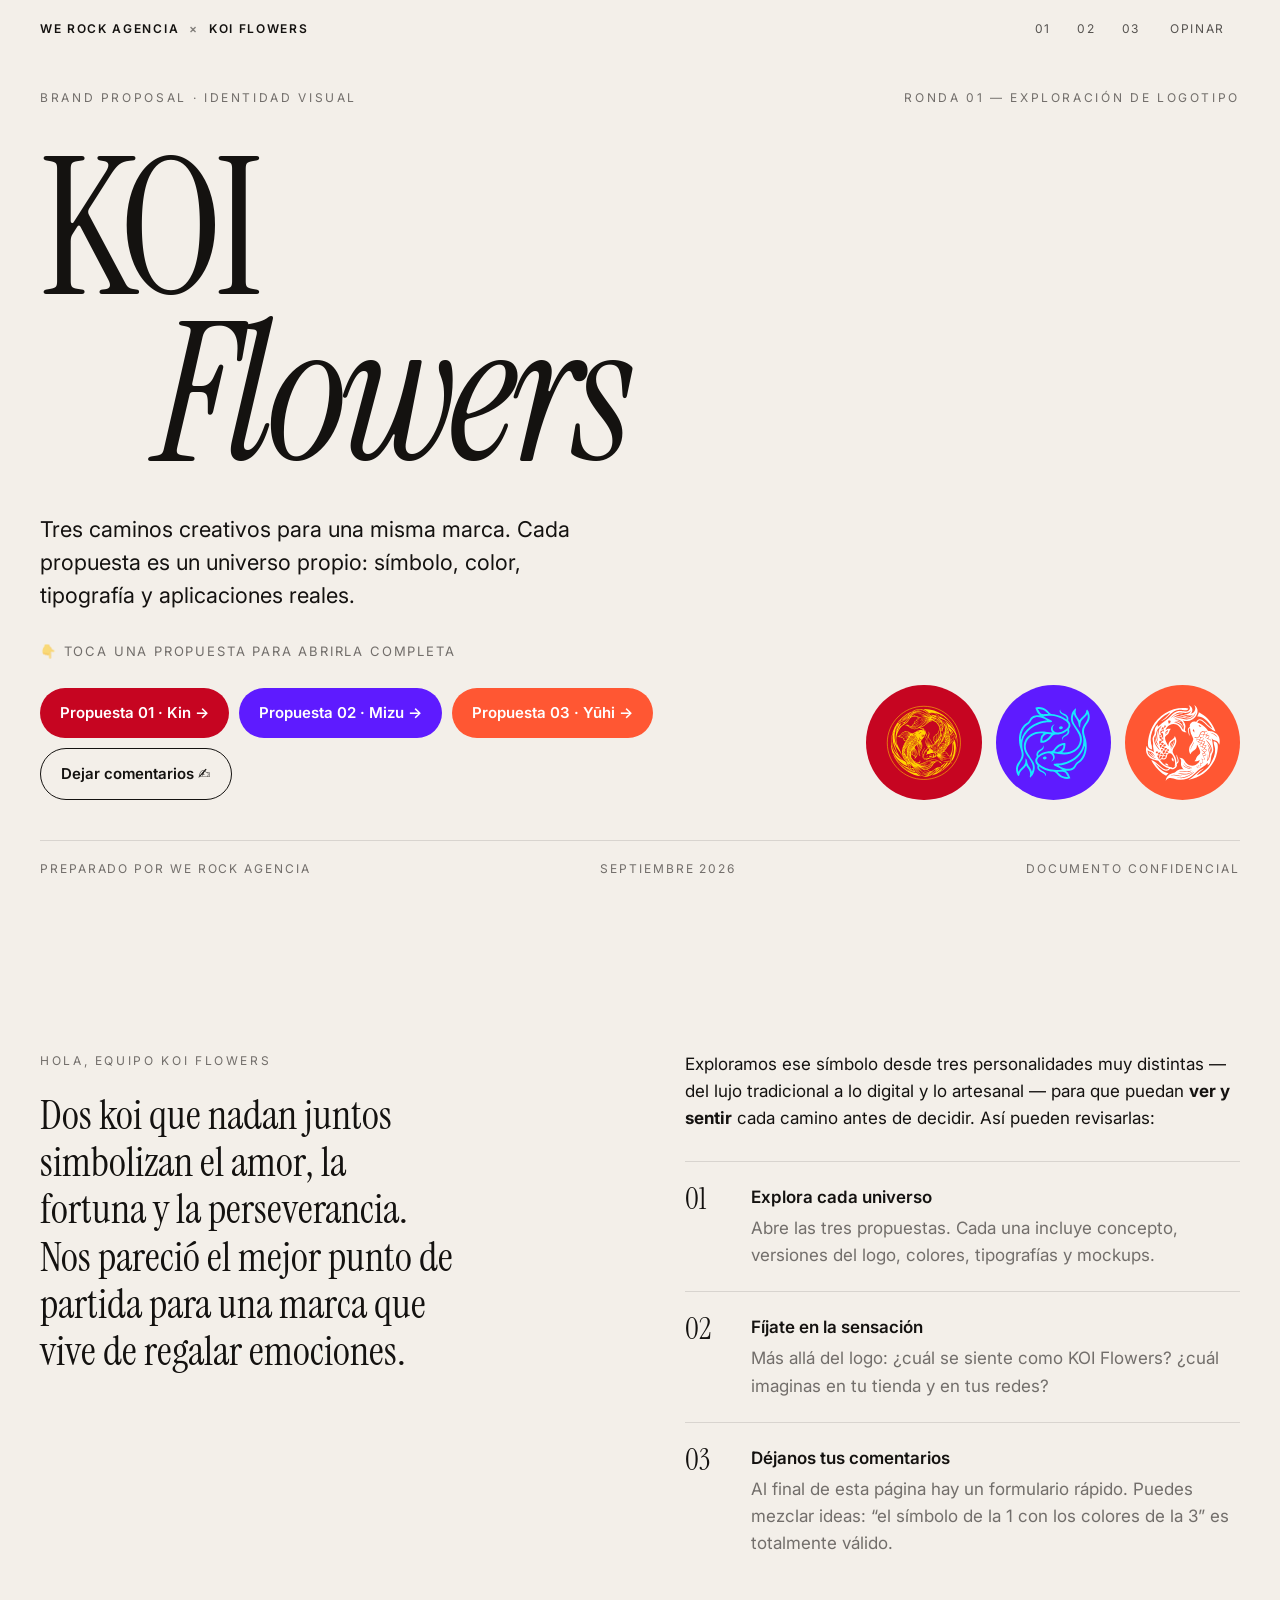
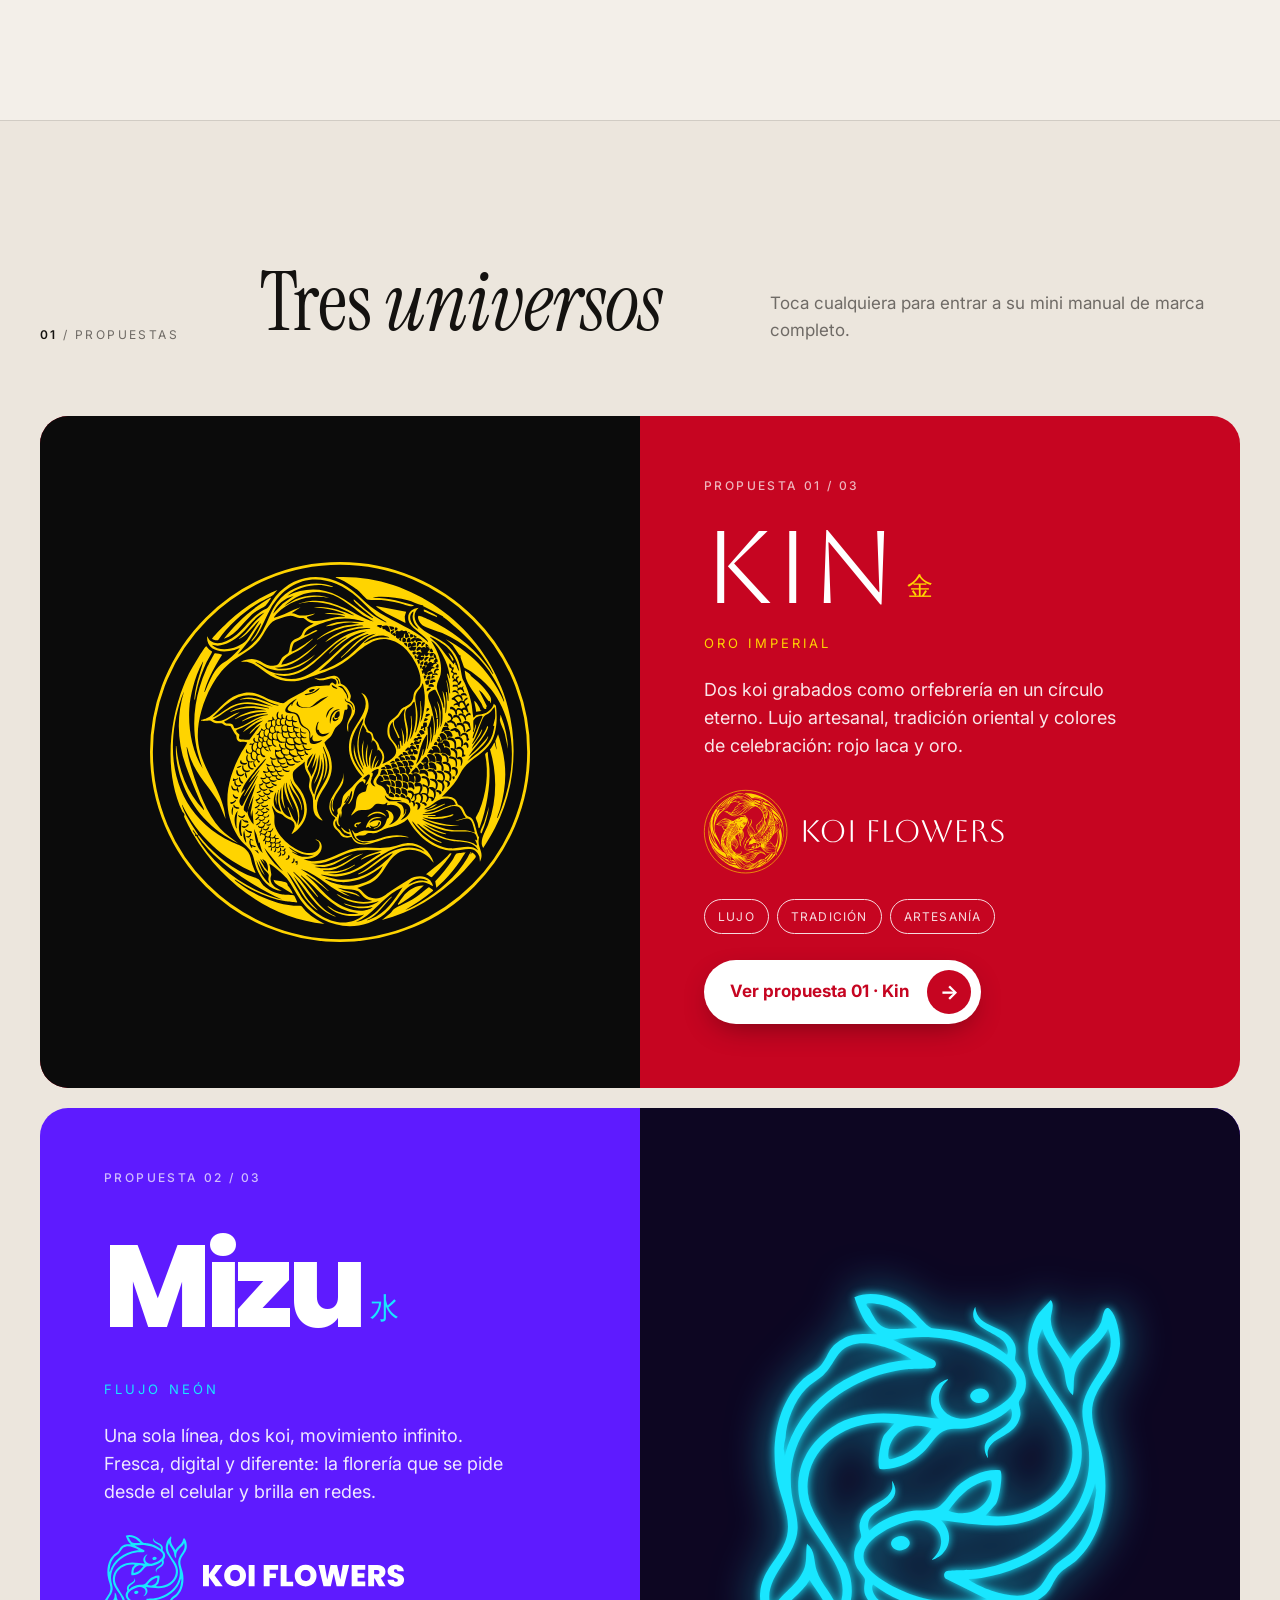
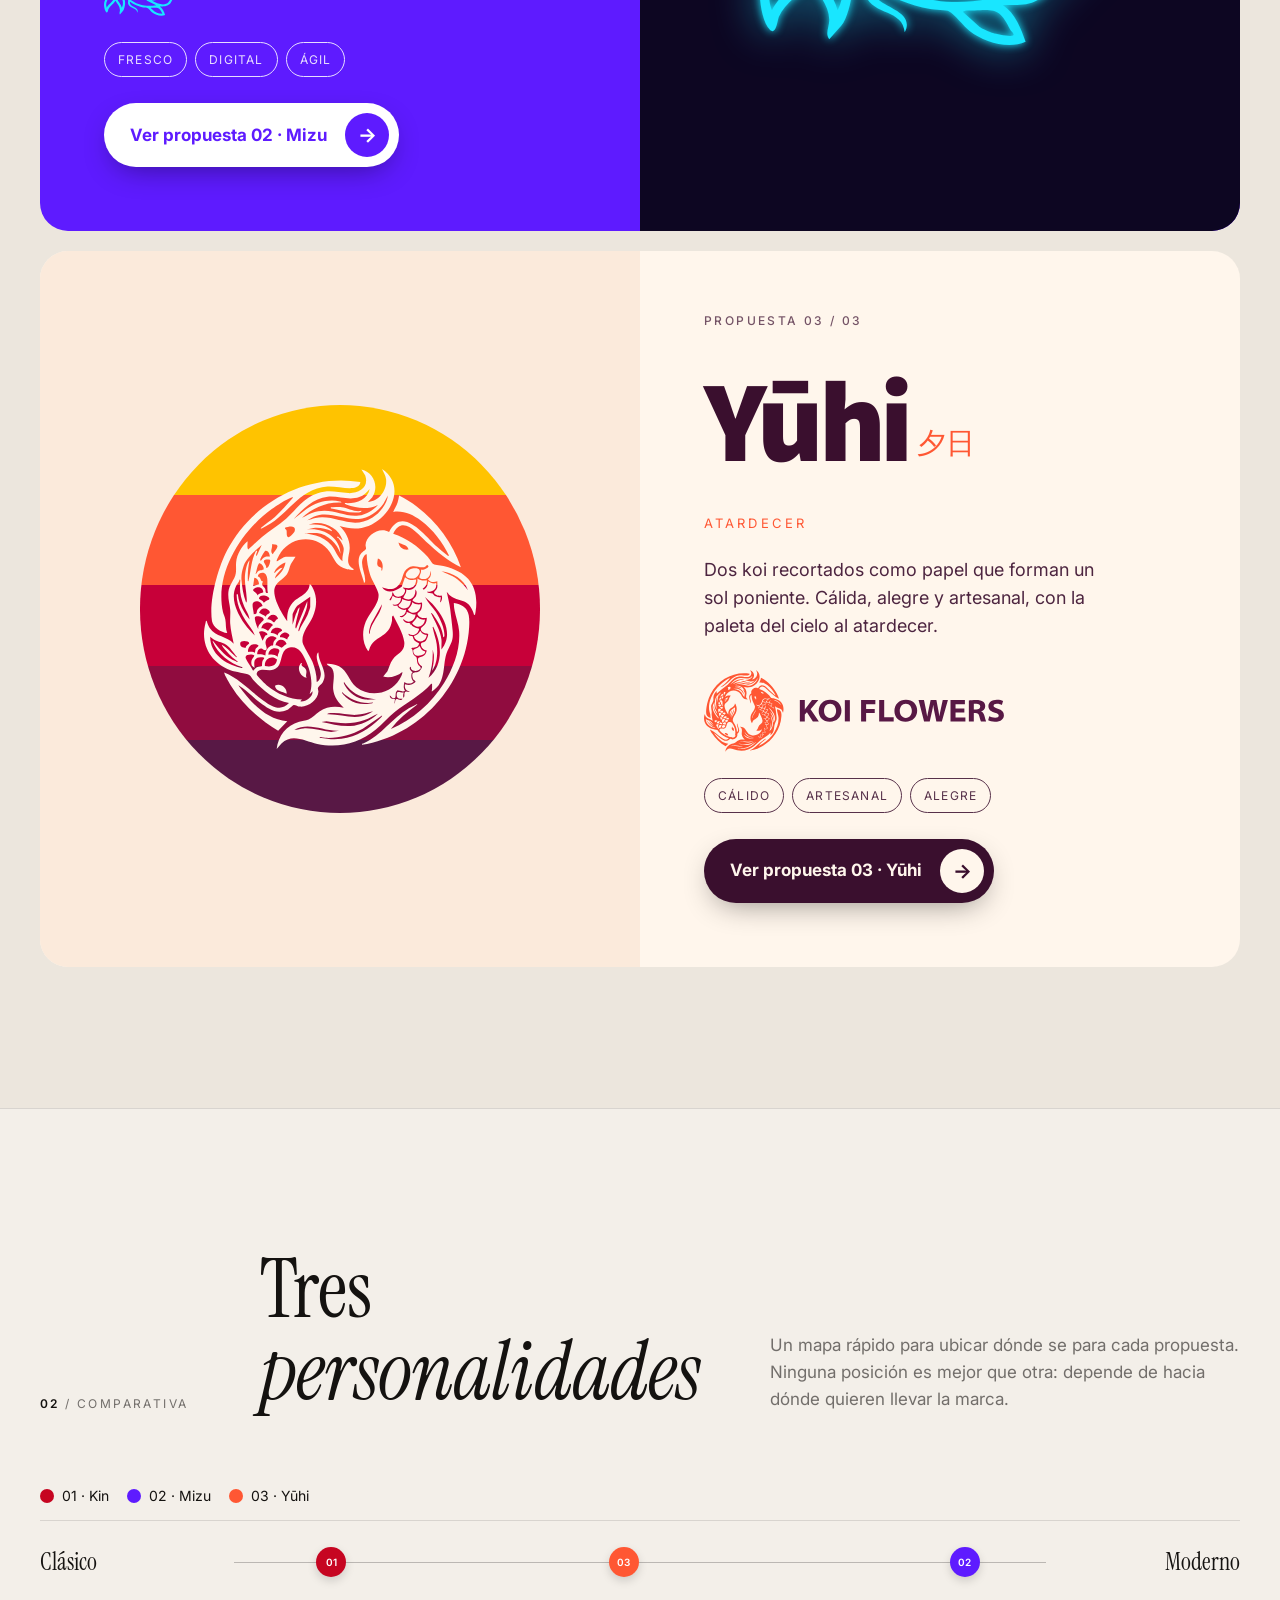
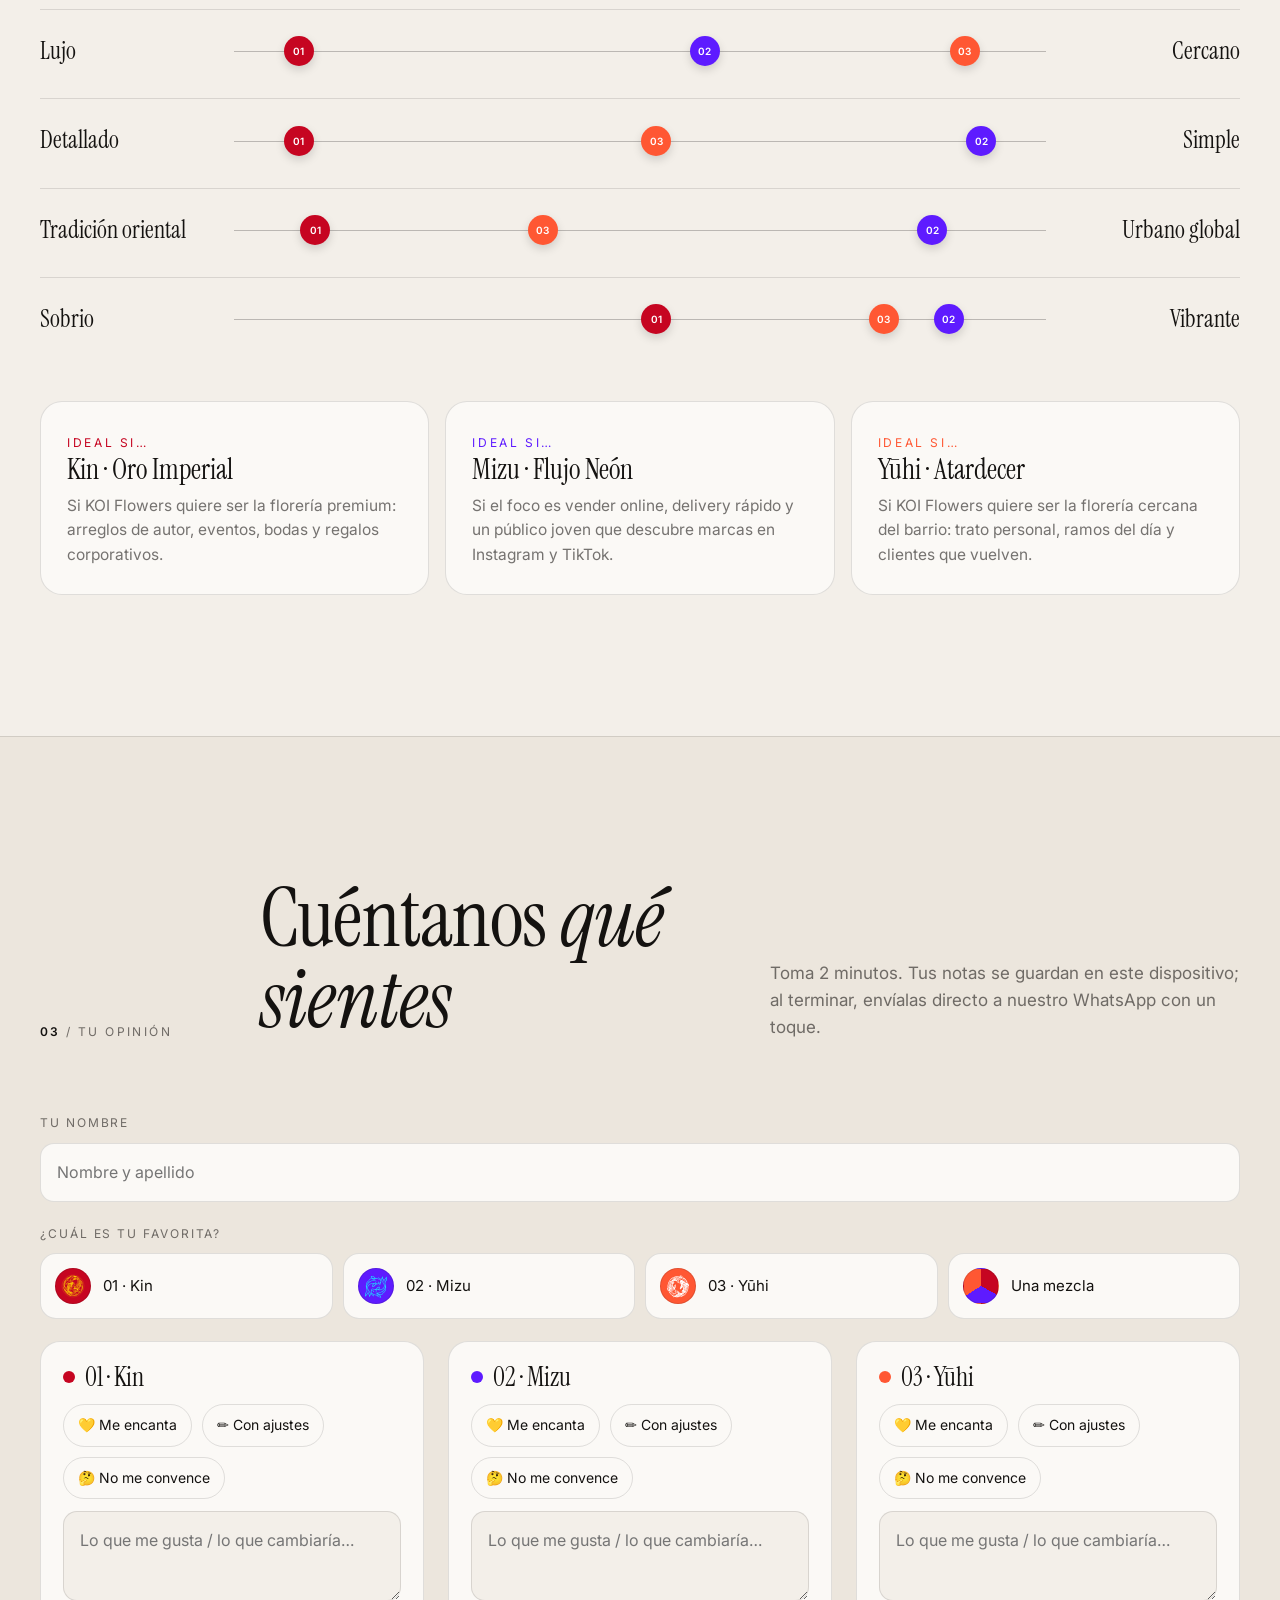
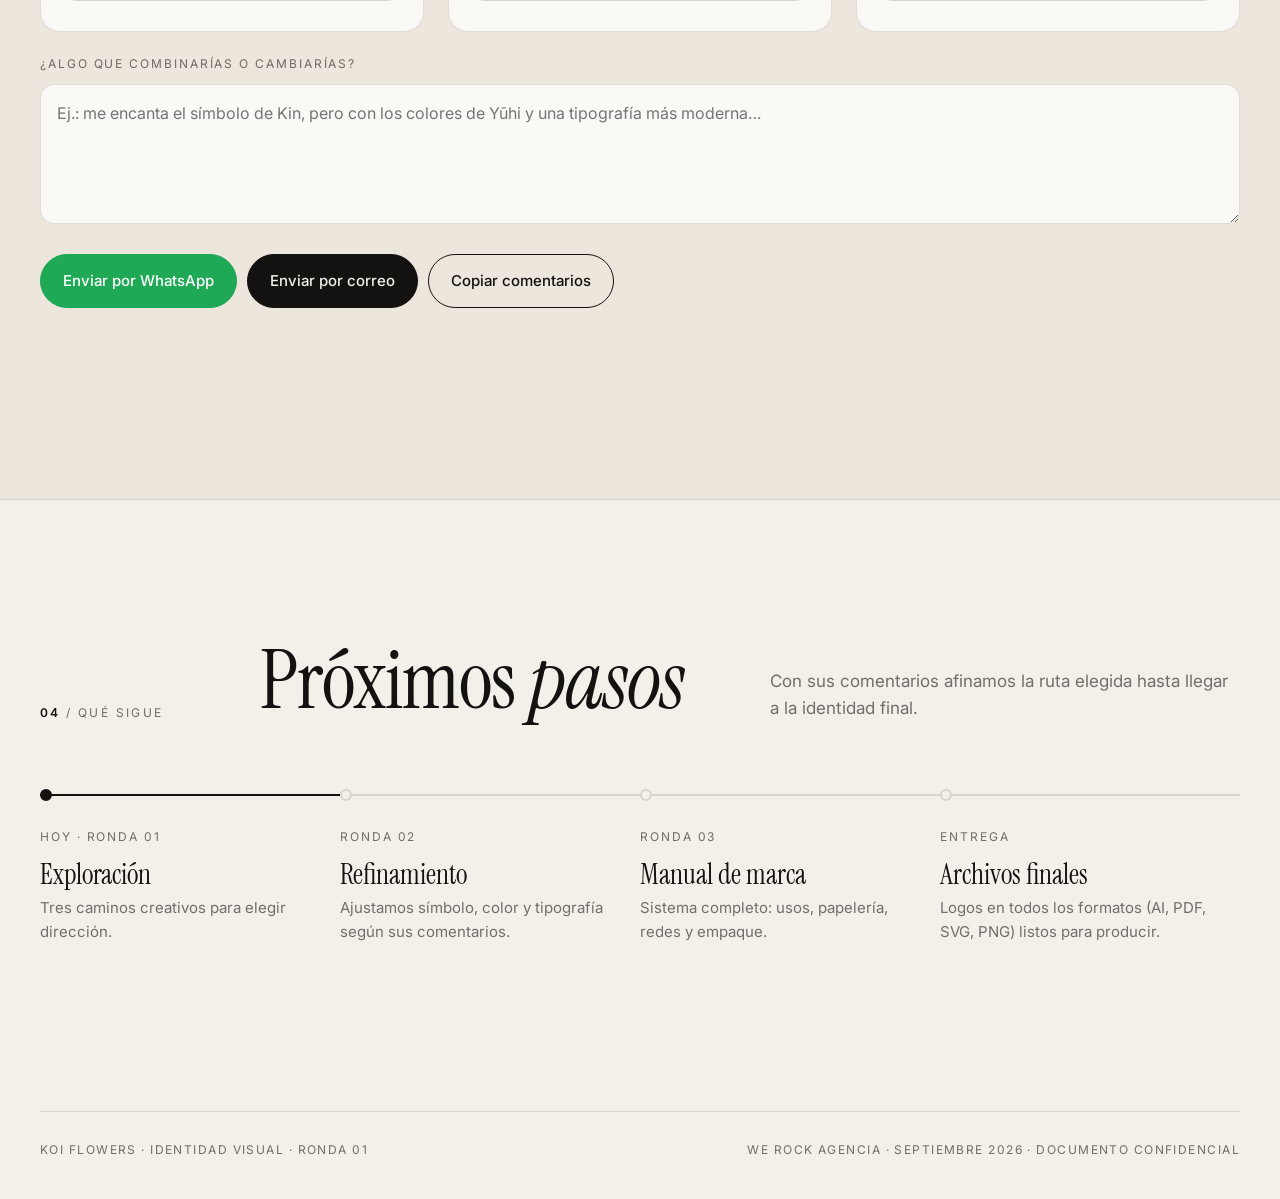
==== commit 3440771b: "Botones de propuesta más claros y comentarios directo al WhatsApp de We Rock Co-Authored-By: Claude " ====
--- a/index.html
+++ b/index.html
@@ -63,8 +63,13 @@
   .prop p { margin: 22px 0 0; max-width: 38ch; font-size: 18px; line-height: 1.55; opacity: .9; }
   .prop .chips { display: flex; flex-wrap: wrap; gap: 8px; }
   .prop .chips span { padding: 7px 13px; border-radius: 99px; border: 1px solid currentColor; font-size: 12px; letter-spacing: .1em; text-transform: uppercase; opacity: .85; }
-  .prop .go { display: inline-flex; align-items: center; gap: 12px; font-weight: 600; font-size: 15px; }
-  .prop .go span { display: grid; place-items: center; width: 46px; height: 46px; border-radius: 50%; border: 1px solid currentColor; transition: transform .3s; }
+  .prop .go { display: inline-flex; align-items: center; justify-content: space-between; gap: 18px; justify-self: start; padding: 10px 10px 10px 26px; border-radius: 99px; background: var(--gb); color: var(--gc); font-weight: 700; font-size: 17px; box-shadow: 0 10px 30px -10px rgba(0,0,0,.45); transition: transform .3s, box-shadow .3s; }
+  .prop:hover .go { box-shadow: 0 16px 40px -12px rgba(0,0,0,.55); }
+  .prop .go span { display: grid; place-items: center; width: 44px; height: 44px; border-radius: 50%; background: var(--gc); color: var(--gb); font-size: 20px; transition: transform .3s; }
+  .cta-row { display: flex; flex-wrap: wrap; gap: 10px; margin-top: 26px; }
+  .cta-row a { display: inline-flex; align-items: center; gap: 10px; padding: 13px 20px; border-radius: 99px; text-decoration: none; font-weight: 600; font-size: 15px; transition: transform .25s; }
+  .cta-row a:hover { transform: translateY(-3px); }
+  .hint { font-size: 13px; letter-spacing: .14em; text-transform: uppercase; color: var(--muted); margin-top: 30px; }
   .prop:hover .go span { transform: translateX(6px); }
   .prop .spin { animation: spin 120s linear infinite; width: 100%; max-width: 380px; }
   .prop .glow { filter: drop-shadow(0 0 4px #19E6FF) drop-shadow(0 0 22px rgba(25,230,255,.6)); width: 100%; max-width: 360px; animation: floaty 6s ease-in-out infinite; }
@@ -130,7 +135,9 @@
     <div class="mid">
       <h1 class="rv">KOI<i>Flowers</i></h1>
       <div class="sub rv">
-        <p>Tres caminos creativos para una misma marca. Cada propuesta es un universo propio: símbolo, color, tipografía y aplicaciones reales.</p>
+        <div><p>Tres caminos creativos para una misma marca. Cada propuesta es un universo propio: símbolo, color, tipografía y aplicaciones reales.</p>
+        <div class="hint">👇 Toca una propuesta para abrirla completa</div>
+        <div class="cta-row" id="ctas"></div></div>
         <div class="trio" id="trio"></div>
       </div>
     </div>
@@ -172,7 +179,7 @@
 
   <section class="sec alt" id="feedback">
     <div class="wrap">
-      <div class="sec-head rv"><div class="sec-num"><b>03</b> / Tu opinión</div><h2 class="sec-title">Cuéntanos <i>qué sientes</i></h2><p class="sec-desc">Toma 2 minutos. Tus notas se guardan en este dispositivo; al terminar, envíalas por WhatsApp o correo con un toque.</p></div>
+      <div class="sec-head rv"><div class="sec-num"><b>03</b> / Tu opinión</div><h2 class="sec-title">Cuéntanos <i>qué sientes</i></h2><p class="sec-desc">Toma 2 minutos. Tus notas se guardan en este dispositivo; al terminar, envíalas directo a nuestro WhatsApp con un toque.</p></div>
       <form class="form rv" id="form" onsubmit="return false">
         <div class="field"><label for="name">Tu nombre</label><input type="text" id="name" autocomplete="name" placeholder="Nombre y apellido"></div>
         <div class="field"><span class="lab">¿Cuál es tu favorita?</span><div class="fav" id="fav"></div></div>
@@ -224,6 +231,8 @@
 // portada
 document.getElementById('trio').innerHTML = P.map((p) => `<a href="${p.href}" style="background:${p.k === 'k3' ? '#FF5733' : p.bg}" aria-label="Propuesta ${p.n} ${p.name}"><span>${logo(p.k, 'sym', { s: p.k === 'k3' ? '#fff' : p.s })}</span></a>`).join('');
 
+document.getElementById('ctas').innerHTML = P.map((p) => `<a href="${p.href}" style="background:${p.k === 'k3' ? '#FF5733' : p.bg};color:#fff">Propuesta ${p.n} · ${p.name} →</a>`).join('') + `<a href="#feedback" style="border:1px solid var(--fg);color:var(--fg)">Dejar comentarios ✍️</a>`;
+
 // tarjetas de propuesta
 const SUN = 'linear-gradient(180deg,#FFC300 0 22%,#FF5733 22% 44%,#C70039 44% 64%,#900C3F 64% 82%,#581845 82%)';
 document.getElementById('props').innerHTML = P.map((p, i) => {
@@ -244,7 +253,7 @@
       <div style="display:grid;gap:26px">
         <div style="max-width:300px">${logo(p.k, 'h', { s: p.s, w: p.w })}</div>
         <div class="chips">${p.kw.map((k) => `<span>${k}</span>`).join('')}</div>
-        <div class="go">Explorar universo <span>→</span></div>
+        <div class="go" style="--gb:${p.fg};--gc:${p.k === 'k3' ? '#FFF6EC' : p.bg}">Ver propuesta ${p.n} · ${p.name} <span>→</span></div>
       </div>
     </div>
   </a>`;
@@ -310,7 +319,7 @@
   return lines.join('\n');
 }
 const ready = () => { if (!F.fav) { toast('Elige tu favorita primero'); document.getElementById('fav').scrollIntoView({ block: 'center' }); return false; } return true; };
-$('#wa').addEventListener('click', () => { if (ready()) window.open(`https://wa.me/?text=${encodeURIComponent(compose())}`, '_blank', 'noopener'); });
+$('#wa').addEventListener('click', () => { if (ready()) window.open(`https://wa.me/${KOI.WA}?text=${encodeURIComponent(compose())}`, '_blank', 'noopener'); });
 $('#mail').addEventListener('click', () => { if (ready()) location.href = `mailto:?subject=${encodeURIComponent('KOI Flowers · Comentarios Ronda 01')}&body=${encodeURIComponent(compose().replace(/\*/g, ''))}`; });
 $('#copy').addEventListener('click', () => { const t = compose().replace(/\*/g, ''); (navigator.clipboard ? navigator.clipboard.writeText(t) : Promise.reject()).then(() => toast('Comentarios copiados'), () => toast('No se pudo copiar')); });
 
